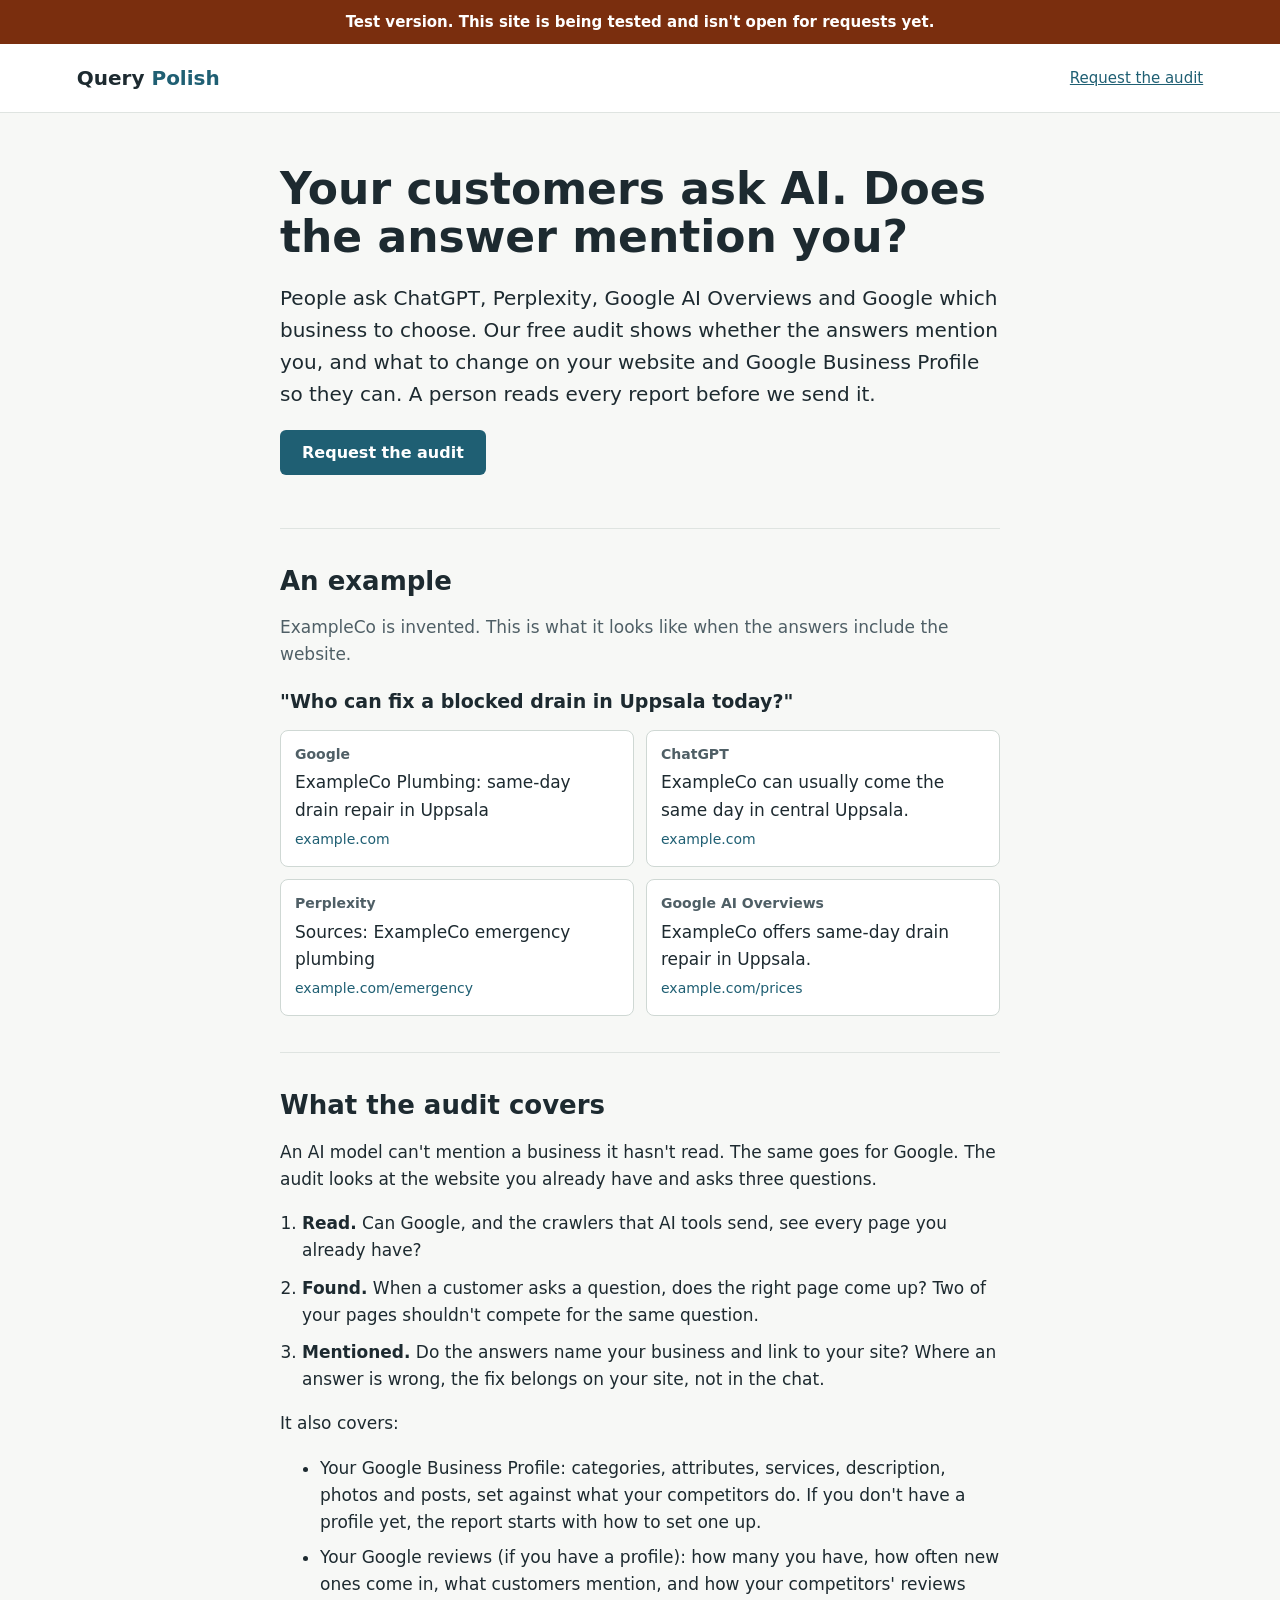
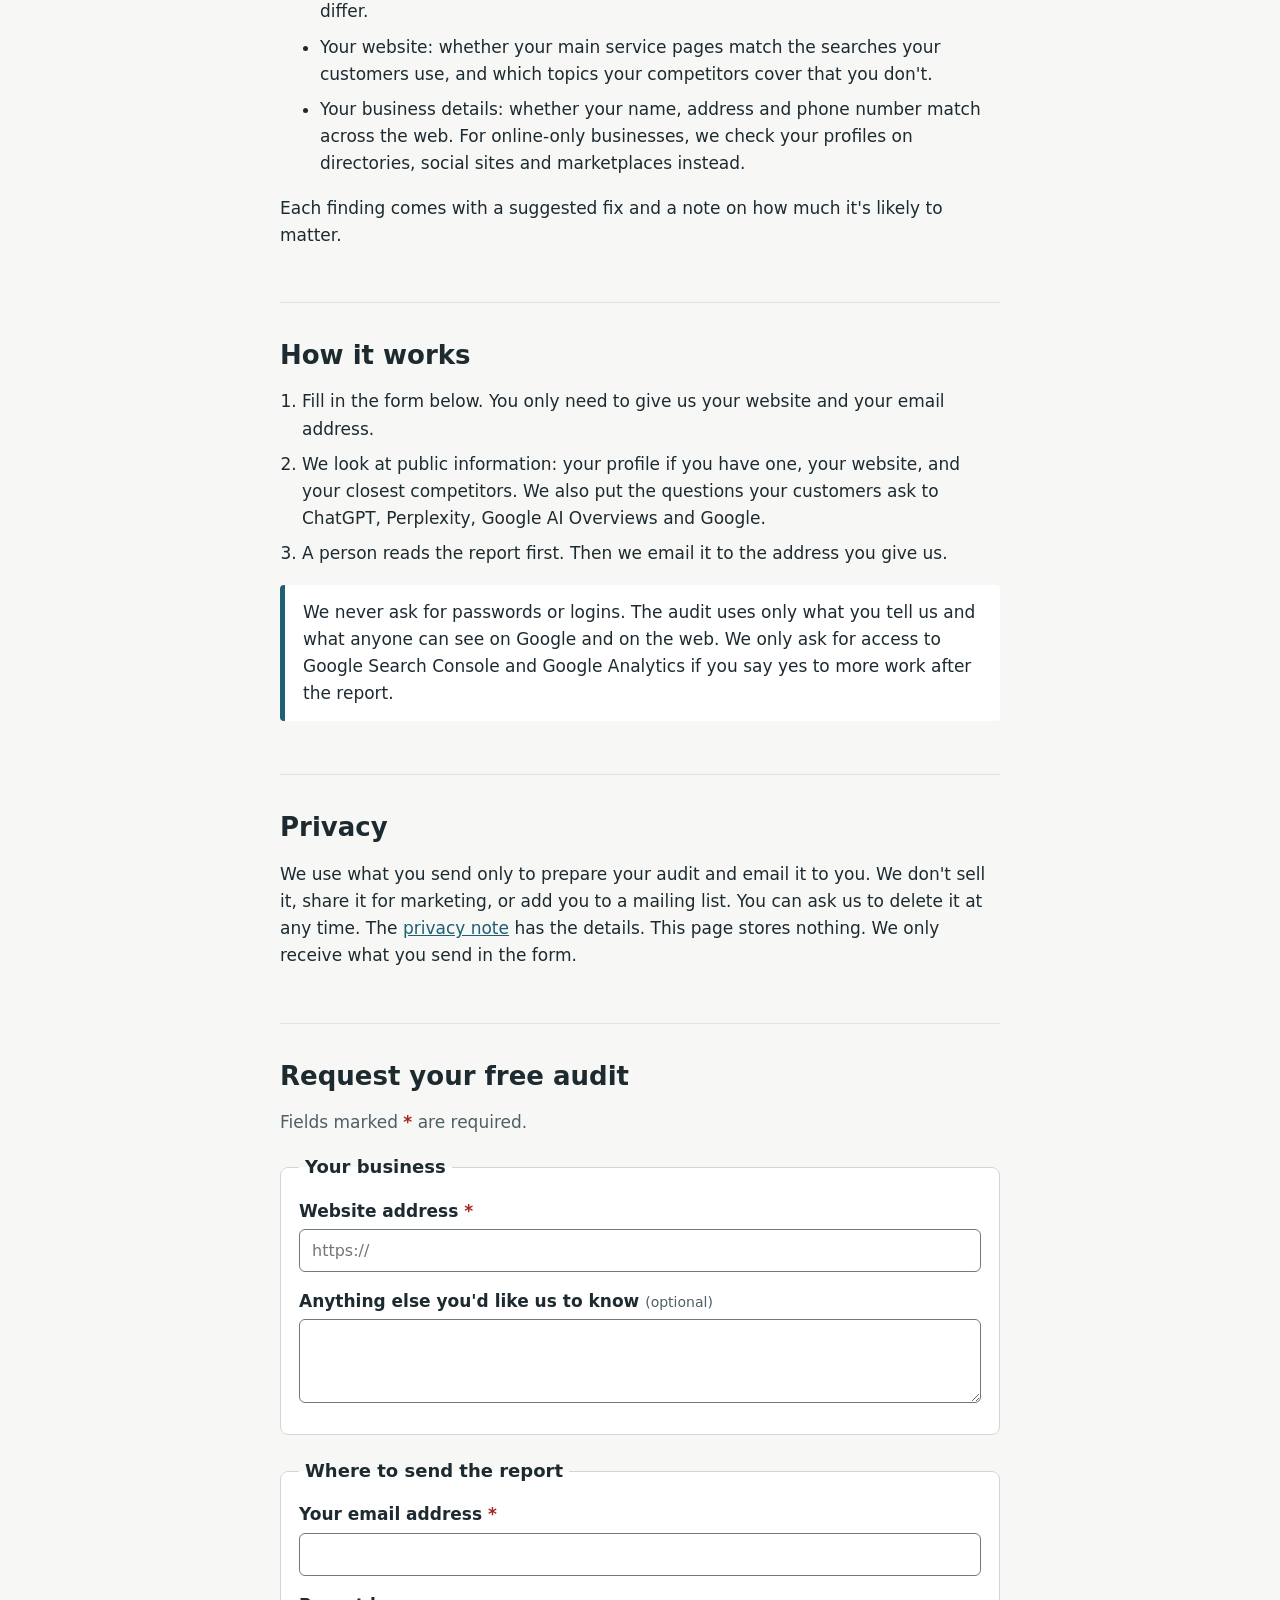
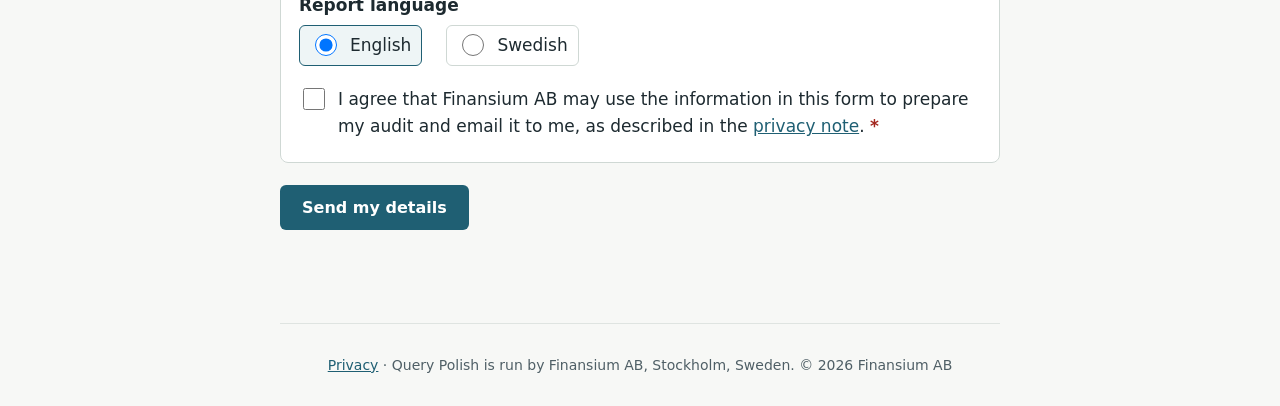
==== docs/index.html @ ba7a3faa "Draft AI-answer landing copy (from Henrik reference, English), example + Read/Found/Mentioned; tests" ====
<!doctype html>
<html lang="en">
<head>
<meta charset="utf-8">
<meta name="viewport" content="width=device-width,initial-scale=1">
<title>Query Polish: does the AI answer mention you? A free audit</title>
<meta name="description" content="Your customers ask ChatGPT, Perplexity, Google AI Overviews and Google. A free audit of whether the answers mention your business. The report comes by email.">
<meta name="robots" content="noindex, nofollow">
<link rel="icon" href="favicon.svg" type="image/svg+xml">
<link rel="stylesheet" href="assets/style.css?v=4">
</head>
<body>
<div class="testbanner" role="note">Test version. This site is being tested and isn't open for requests yet.</div>
<a class="skip" href="#main">Skip to content</a>
<header><a class="logo" href="./">Query <span>Polish</span></a><a class="navlink" href="#audit">Request the audit</a></header>
<main id="main">
<section>
<h1>Your customers ask AI. Does the answer mention you?</h1>
<p class="lead">People ask ChatGPT, Perplexity, Google AI Overviews and Google which business to choose. Our free audit shows whether the answers mention you, and what to change on your website and Google Business Profile so they can. A person reads every report before we send it.</p>
<p><a class="btn" href="#audit">Request the audit</a></p>
</section>
<section class="example" aria-labelledby="ex-h">
<h2 id="ex-h">An example</h2>
<p class="muted">ExampleCo is invented. This is what it looks like when the answers include the website.</p>
<p class="q">"Who can fix a blocked drain in Uppsala today?"</p>
<div class="answers">
<div class="ans"><p class="src">Google</p><p>ExampleCo Plumbing: same-day drain repair in Uppsala</p><p class="url">example.com</p></div>
<div class="ans"><p class="src">ChatGPT</p><p>ExampleCo can usually come the same day in central Uppsala.</p><p class="url">example.com</p></div>
<div class="ans"><p class="src">Perplexity</p><p>Sources: ExampleCo emergency plumbing</p><p class="url">example.com/emergency</p></div>
<div class="ans"><p class="src">Google AI Overviews</p><p>ExampleCo offers same-day drain repair in Uppsala.</p><p class="url">example.com/prices</p></div>
</div>
</section>
<section>
<h2>What the audit covers</h2>
<p>An AI model can't mention a business it hasn't read. The same goes for Google. The audit looks at the website you already have and asks three questions.</p>
<ol class="steps three">
<li><b>Read.</b> Can Google, and the crawlers that AI tools send, see every page you already have?</li>
<li><b>Found.</b> When a customer asks a question, does the right page come up? Two of your pages shouldn't compete for the same question.</li>
<li><b>Mentioned.</b> Do the answers name your business and link to your site? Where an answer is wrong, the fix belongs on your site, not in the chat.</li>
</ol>
<p>It also covers:</p>
<ul class="list">
<li>Your Google Business Profile: categories, attributes, services, description, photos and posts, set against what your competitors do. If you don't have a profile yet, the report starts with how to set one up.</li>
<li>Your Google reviews (if you have a profile): how many you have, how often new ones come in, what customers mention, and how your competitors' reviews differ.</li>
<li>Your website: whether your main service pages match the searches your customers use, and which topics your competitors cover that you don't.</li>
<li>Your business details: whether your name, address and phone number match across the web. For online-only businesses, we check your profiles on directories, social sites and marketplaces instead.</li>
</ul>
<p>Each finding comes with a suggested fix and a note on how much it's likely to matter.</p>
</section>
<section>
<h2>How it works</h2>
<ol class="steps">
<li>Fill in the form below. You only need to give us your website and your email address.</li>
<li>We look at public information: your profile if you have one, your website, and your closest competitors. We also put the questions your customers ask to ChatGPT, Perplexity, Google AI Overviews and Google.</li>
<li>A person reads the report first. Then we email it to the address you give us.</li>
</ol>
<p class="note">We never ask for passwords or logins. The audit uses only what you tell us and what anyone can see on Google and on the web. We only ask for access to Google Search Console and Google Analytics if you say yes to more work after the report.</p>
</section>
<section>
<h2>Privacy</h2>
<p>We use what you send only to prepare your audit and email it to you. We don't sell it, share it for marketing, or add you to a mailing list. You can ask us to delete it at any time. The <a href="privacy/">privacy note</a> has the details. This page stores nothing. We only receive what you send in the form.</p>
</section>
<section id="audit">
<h2>Request your free audit</h2>
<p class="muted">Fields marked <span class="req">*</span> are required.</p>
<form id="intake" action="https://api.web3forms.com/submit" method="POST">
<input type="hidden" name="access_key" value="c9f5ef0c-dc1b-4ead-8727-fabec3abdc98">
<input type="hidden" name="subject" value="New Query Polish audit request">
<input type="hidden" name="from_name" value="Query Polish intake form">
<input type="hidden" name="redirect" value="https://auberga-oak.github.io/querypolish-site/thanks/">
<div class="hp" aria-hidden="true"><label for="botcheck">Leave this empty</label><input type="checkbox" id="botcheck" name="botcheck" tabindex="-1" autocomplete="off"></div>
<fieldset><legend>Your business</legend>
<div class="f"><label for="website">Website address <span class="req" aria-hidden="true">*</span></label><input id="website" name="Website" type="url" required autocomplete="url" placeholder="https://"></div>
<div class="f"><label for="notes">Anything else you'd like us to know <span class="opt">(optional)</span></label><textarea id="notes" name="Notes"></textarea></div>
</fieldset>
<fieldset><legend>Where to send the report</legend>
<div class="f"><label for="email">Your email address <span class="req" aria-hidden="true">*</span></label><input id="email" name="email" type="email" required autocomplete="email"></div>
<div class="f" role="radiogroup" aria-labelledby="lang-l"><span class="lbl" id="lang-l">Report language</span><div class="choices row"><label class="check" for="lang-en"><input id="lang-en" type="radio" name="report_language" value="English" checked><span>English</span></label><label class="check" for="lang-sv"><input id="lang-sv" type="radio" name="report_language" value="Swedish"><span>Swedish</span></label></div></div>
<div class="f"><label class="check" for="consent"><input id="consent" name="Consent" type="checkbox" value="Yes" required><span>I agree that Finansium AB may use the information in this form to prepare my audit and email it to me, as described in the <a href="privacy/">privacy note</a>. <span class="req" aria-hidden="true">*</span></span></label></div>
</fieldset>
<button type="submit" id="submit">Send my details</button>
<p id="status" role="status" aria-live="polite"></p>
</form>
</section>
</main>
<footer><a href="privacy/">Privacy</a> · Query Polish is run by Finansium AB, Stockholm, Sweden. © 2026 Finansium AB</footer>
<script src="assets/form.js?v=3" defer></script>
</body>
</html>
---- docs/assets/style.css ----
*{box-sizing:border-box}
body{margin:0;background:#f7f8f6;color:#1d2a30;font:17px/1.6 system-ui,-apple-system,"Segoe UI",Roboto,sans-serif}
a{color:#1f5f73}a:hover{color:#163f4d}
:focus-visible{outline:3px solid #1f5f73;outline-offset:2px}
.skip{position:absolute;left:-9999px}.skip:focus{left:12px;top:12px;background:#fff;padding:8px;z-index:9}
header{display:flex;justify-content:space-between;align-items:center;gap:12px;padding:18px 6vw;border-bottom:1px solid #dfe4e1;background:#fff}
.logo{font-weight:700;font-size:20px;color:#1d2a30;text-decoration:none}.logo span{color:#1f5f73}
.navlink{font-size:15px}
main{max-width:760px;margin:0 auto;padding:0 20px}
section{padding:36px 0;border-bottom:1px solid #dfe4e1}
h1{font-size:44px;line-height:1.1;margin:16px 0 14px}h2{font-size:26px;line-height:1.25;margin:0 0 12px}h3{font-size:19px;margin:22px 0 6px}
.lead{font-size:20px}.muted{color:#4f5f66}
.btn,button{display:inline-block;padding:13px 22px;font:700 16px system-ui,sans-serif;border:0;border-radius:6px;background:#1f5f73;color:#fff;cursor:pointer;text-decoration:none}
.btn:hover,button:hover{background:#163f4d;color:#fff}
ol.steps{padding-left:22px}ol.steps li,ul.list li{margin-bottom:8px}
.note{background:#fff;border-left:5px solid #1f5f73;padding:14px 18px;border-radius:4px}
form fieldset{border:1px solid #cfd8d4;border-radius:8px;padding:16px 18px 6px;margin:0 0 22px;background:#fff}
legend{font-weight:700;font-size:18px;padding:0 6px}
.f{margin:0 0 16px}
label{display:block;font-weight:600;margin-bottom:4px}
.hint{display:block;font-weight:400;font-size:14px;color:#4f5f66;margin-top:2px}
.req{color:#a3271f;font-weight:700}
.opt{font-weight:400;font-size:14px;color:#4f5f66}
input[type=text],input[type=url],input[type=email],input[type=tel],input[type=number],select,textarea{width:100%;padding:11px 12px;font:16px system-ui,sans-serif;border:1.5px solid #6b7a80;border-radius:6px;background:#fff;color:#1d2a30}
textarea{min-height:84px;resize:vertical}
.grid2{display:grid;grid-template-columns:1fr 1fr;gap:0 16px}
.grid3{display:grid;grid-template-columns:1fr 1fr 1fr;gap:0 16px}
.grid2,.grid3{align-items:end}
.comp{border-top:1px dashed #cfd8d4;padding-top:12px;margin-top:4px}
.check{display:flex;gap:10px;align-items:flex-start;font-weight:400}
.check input{width:22px;height:22px;margin-top:2px;flex:none}
input:user-invalid,select:user-invalid,textarea:user-invalid{border-color:#a3271f}
.err{color:#a3271f;font-weight:600}
#status{min-height:1.6em;margin-top:12px}
.hp{position:absolute;left:-9999px;width:1px;height:1px;overflow:hidden}
footer{text-align:center;padding:30px 20px;font-size:14px;color:#4f5f66}
@media(max-width:600px){header{padding:14px 18px}h1{font-size:32px}.lead{font-size:18px}.grid2,.grid3{grid-template-columns:1fr}form fieldset{padding:14px 12px 4px}}
[hidden]{display:none!important}
.js .nojs-only{display:none}.no-js .req-js{display:none}
.choices{display:flex;flex-direction:column;gap:10px;margin:6px 0 14px}.choices.row{flex-direction:row;gap:24px}
.choices .check{padding:10px 12px;border:1.5px solid #cfd8d4;border-radius:6px;background:#fff;cursor:pointer}
.choices.row .check{padding:6px 10px}
.choices .check:has(input:checked){border-color:#1f5f73;background:#eef5f6}
.lbl{display:block;font-weight:600;margin-bottom:4px}
#q1 legend{font-size:19px}
.testbanner{background:#7a2e0e;color:#fff;text-align:center;padding:10px 16px;font-weight:700;font-size:15px}
.example .q{font-weight:700;font-size:19px;margin:14px 0}
.answers{display:grid;grid-template-columns:1fr 1fr;gap:12px}
.ans{background:#fff;border:1px solid #cfd8d4;border-radius:8px;padding:12px 14px}.ans p{margin:0 0 4px}
.ans .src{font-weight:700;font-size:14px;color:#4f5f66}.ans .url{font-size:14px;color:#1f5f73}
.steps.three li{margin-bottom:10px}
@media(max-width:600px){.answers{grid-template-columns:1fr}}
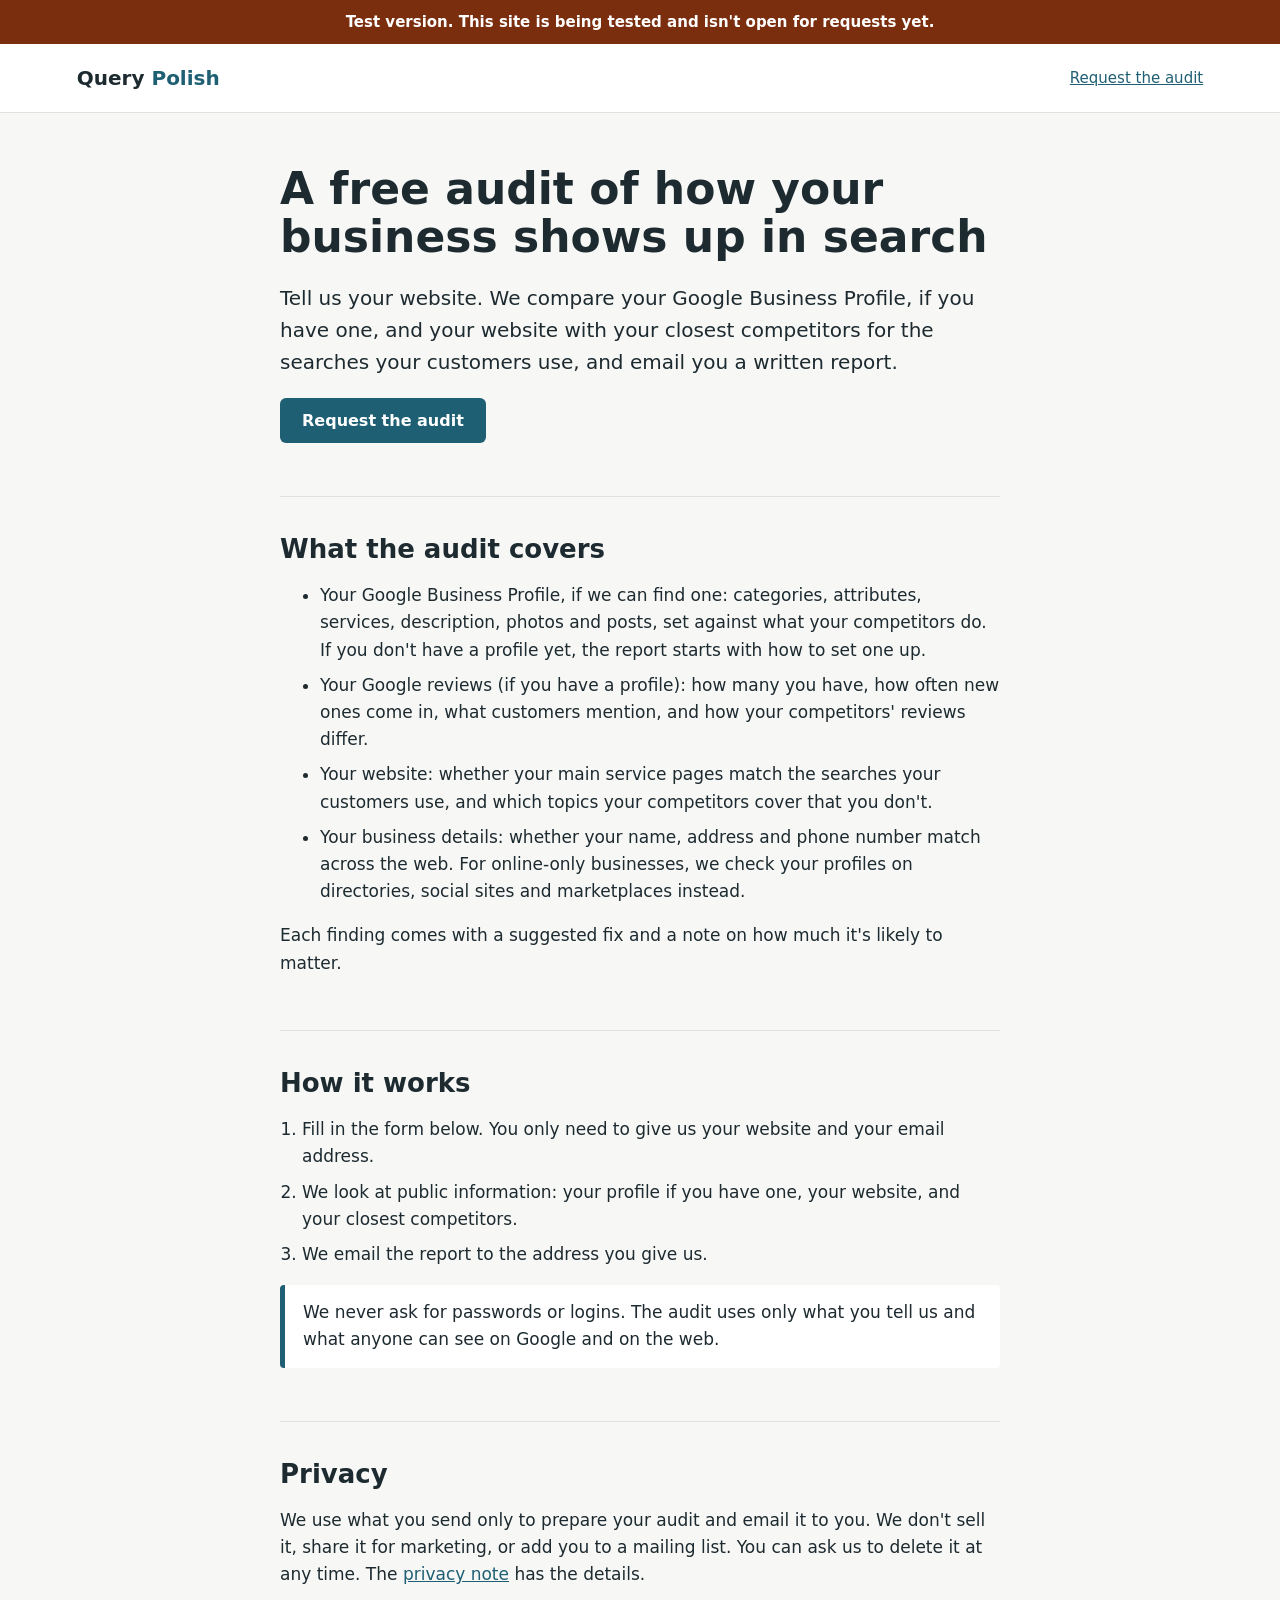
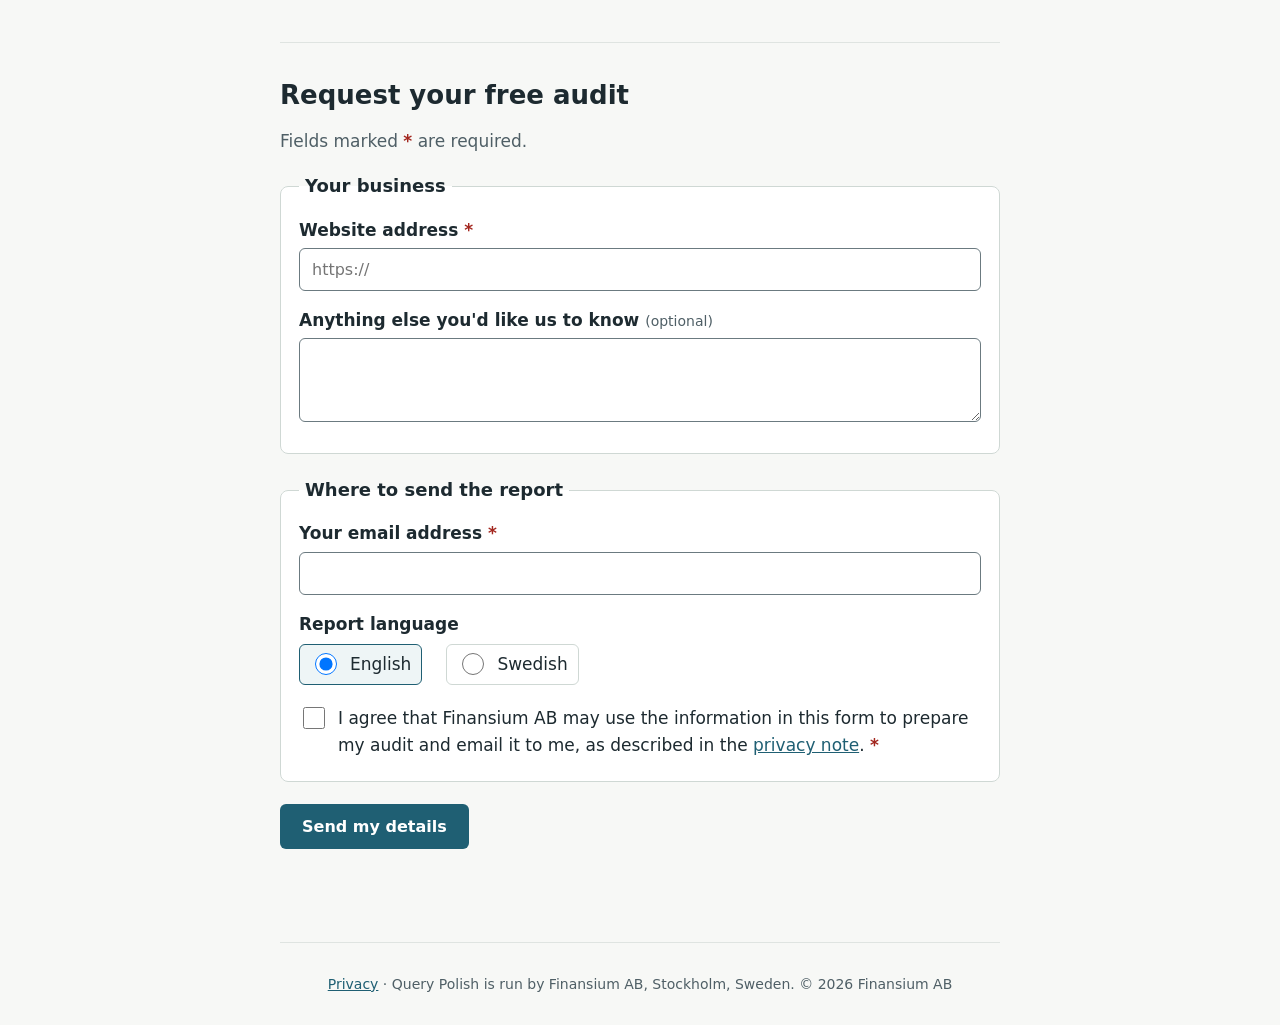
==== commit 4a10f263: "Remove receiving inbox address from tracked files (env var for scripts); Zinsser edit: "Your Google " ====
--- a/docs/index.html
+++ b/docs/index.html
@@ -3,11 +3,11 @@
 <head>
 <meta charset="utf-8">
 <meta name="viewport" content="width=device-width,initial-scale=1">
-<title>Query Polish: does the AI answer mention you? A free audit</title>
-<meta name="description" content="Your customers ask ChatGPT, Perplexity, Google AI Overviews and Google. A free audit of whether the answers mention your business. The report comes by email.">
+<title>Query Polish: a free search audit for your business</title>
+<meta name="description" content="A free audit of how your business shows up in Google search and Google Maps, compared with your closest competitors. The report comes by email.">
 <meta name="robots" content="noindex, nofollow">
 <link rel="icon" href="favicon.svg" type="image/svg+xml">
-<link rel="stylesheet" href="assets/style.css?v=4">
+<link rel="stylesheet" href="assets/style.css?v=3">
 </head>
 <body>
 <div class="testbanner" role="note">Test version. This site is being tested and isn't open for requests yet.</div>
@@ -15,32 +15,14 @@
 <header><a class="logo" href="./">Query <span>Polish</span></a><a class="navlink" href="#audit">Request the audit</a></header>
 <main id="main">
 <section>
-<h1>Your customers ask AI. Does the answer mention you?</h1>
-<p class="lead">People ask ChatGPT, Perplexity, Google AI Overviews and Google which business to choose. Our free audit shows whether the answers mention you, and what to change on your website and Google Business Profile so they can. A person reads every report before we send it.</p>
+<h1>A free audit of how your business shows up in search</h1>
+<p class="lead">Tell us your website. We compare your Google Business Profile, if you have one, and your website with your closest competitors for the searches your customers use, and email you a written report.</p>
 <p><a class="btn" href="#audit">Request the audit</a></p>
-</section>
-<section class="example" aria-labelledby="ex-h">
-<h2 id="ex-h">An example</h2>
-<p class="muted">ExampleCo is invented. This is what it looks like when the answers include the website.</p>
-<p class="q">"Who can fix a blocked drain in Uppsala today?"</p>
-<div class="answers">
-<div class="ans"><p class="src">Google</p><p>ExampleCo Plumbing: same-day drain repair in Uppsala</p><p class="url">example.com</p></div>
-<div class="ans"><p class="src">ChatGPT</p><p>ExampleCo can usually come the same day in central Uppsala.</p><p class="url">example.com</p></div>
-<div class="ans"><p class="src">Perplexity</p><p>Sources: ExampleCo emergency plumbing</p><p class="url">example.com/emergency</p></div>
-<div class="ans"><p class="src">Google AI Overviews</p><p>ExampleCo offers same-day drain repair in Uppsala.</p><p class="url">example.com/prices</p></div>
-</div>
 </section>
 <section>
 <h2>What the audit covers</h2>
-<p>An AI model can't mention a business it hasn't read. The same goes for Google. The audit looks at the website you already have and asks three questions.</p>
-<ol class="steps three">
-<li><b>Read.</b> Can Google, and the crawlers that AI tools send, see every page you already have?</li>
-<li><b>Found.</b> When a customer asks a question, does the right page come up? Two of your pages shouldn't compete for the same question.</li>
-<li><b>Mentioned.</b> Do the answers name your business and link to your site? Where an answer is wrong, the fix belongs on your site, not in the chat.</li>
-</ol>
-<p>It also covers:</p>
 <ul class="list">
-<li>Your Google Business Profile: categories, attributes, services, description, photos and posts, set against what your competitors do. If you don't have a profile yet, the report starts with how to set one up.</li>
+<li>Your Google Business Profile, if we can find one: categories, attributes, services, description, photos and posts, set against what your competitors do. If you don't have a profile yet, the report starts with how to set one up.</li>
 <li>Your Google reviews (if you have a profile): how many you have, how often new ones come in, what customers mention, and how your competitors' reviews differ.</li>
 <li>Your website: whether your main service pages match the searches your customers use, and which topics your competitors cover that you don't.</li>
 <li>Your business details: whether your name, address and phone number match across the web. For online-only businesses, we check your profiles on directories, social sites and marketplaces instead.</li>
@@ -51,14 +33,14 @@
 <h2>How it works</h2>
 <ol class="steps">
 <li>Fill in the form below. You only need to give us your website and your email address.</li>
-<li>We look at public information: your profile if you have one, your website, and your closest competitors. We also put the questions your customers ask to ChatGPT, Perplexity, Google AI Overviews and Google.</li>
-<li>A person reads the report first. Then we email it to the address you give us.</li>
+<li>We look at public information: your profile if you have one, your website, and your closest competitors.</li>
+<li>We email the report to the address you give us.</li>
 </ol>
-<p class="note">We never ask for passwords or logins. The audit uses only what you tell us and what anyone can see on Google and on the web. We only ask for access to Google Search Console and Google Analytics if you say yes to more work after the report.</p>
+<p class="note">We never ask for passwords or logins. The audit uses only what you tell us and what anyone can see on Google and on the web.</p>
 </section>
 <section>
 <h2>Privacy</h2>
-<p>We use what you send only to prepare your audit and email it to you. We don't sell it, share it for marketing, or add you to a mailing list. You can ask us to delete it at any time. The <a href="privacy/">privacy note</a> has the details. This page stores nothing. We only receive what you send in the form.</p>
+<p>We use what you send only to prepare your audit and email it to you. We don't sell it, share it for marketing, or add you to a mailing list. You can ask us to delete it at any time. The <a href="privacy/">privacy note</a> has the details.</p>
 </section>
 <section id="audit">
 <h2>Request your free audit</h2>
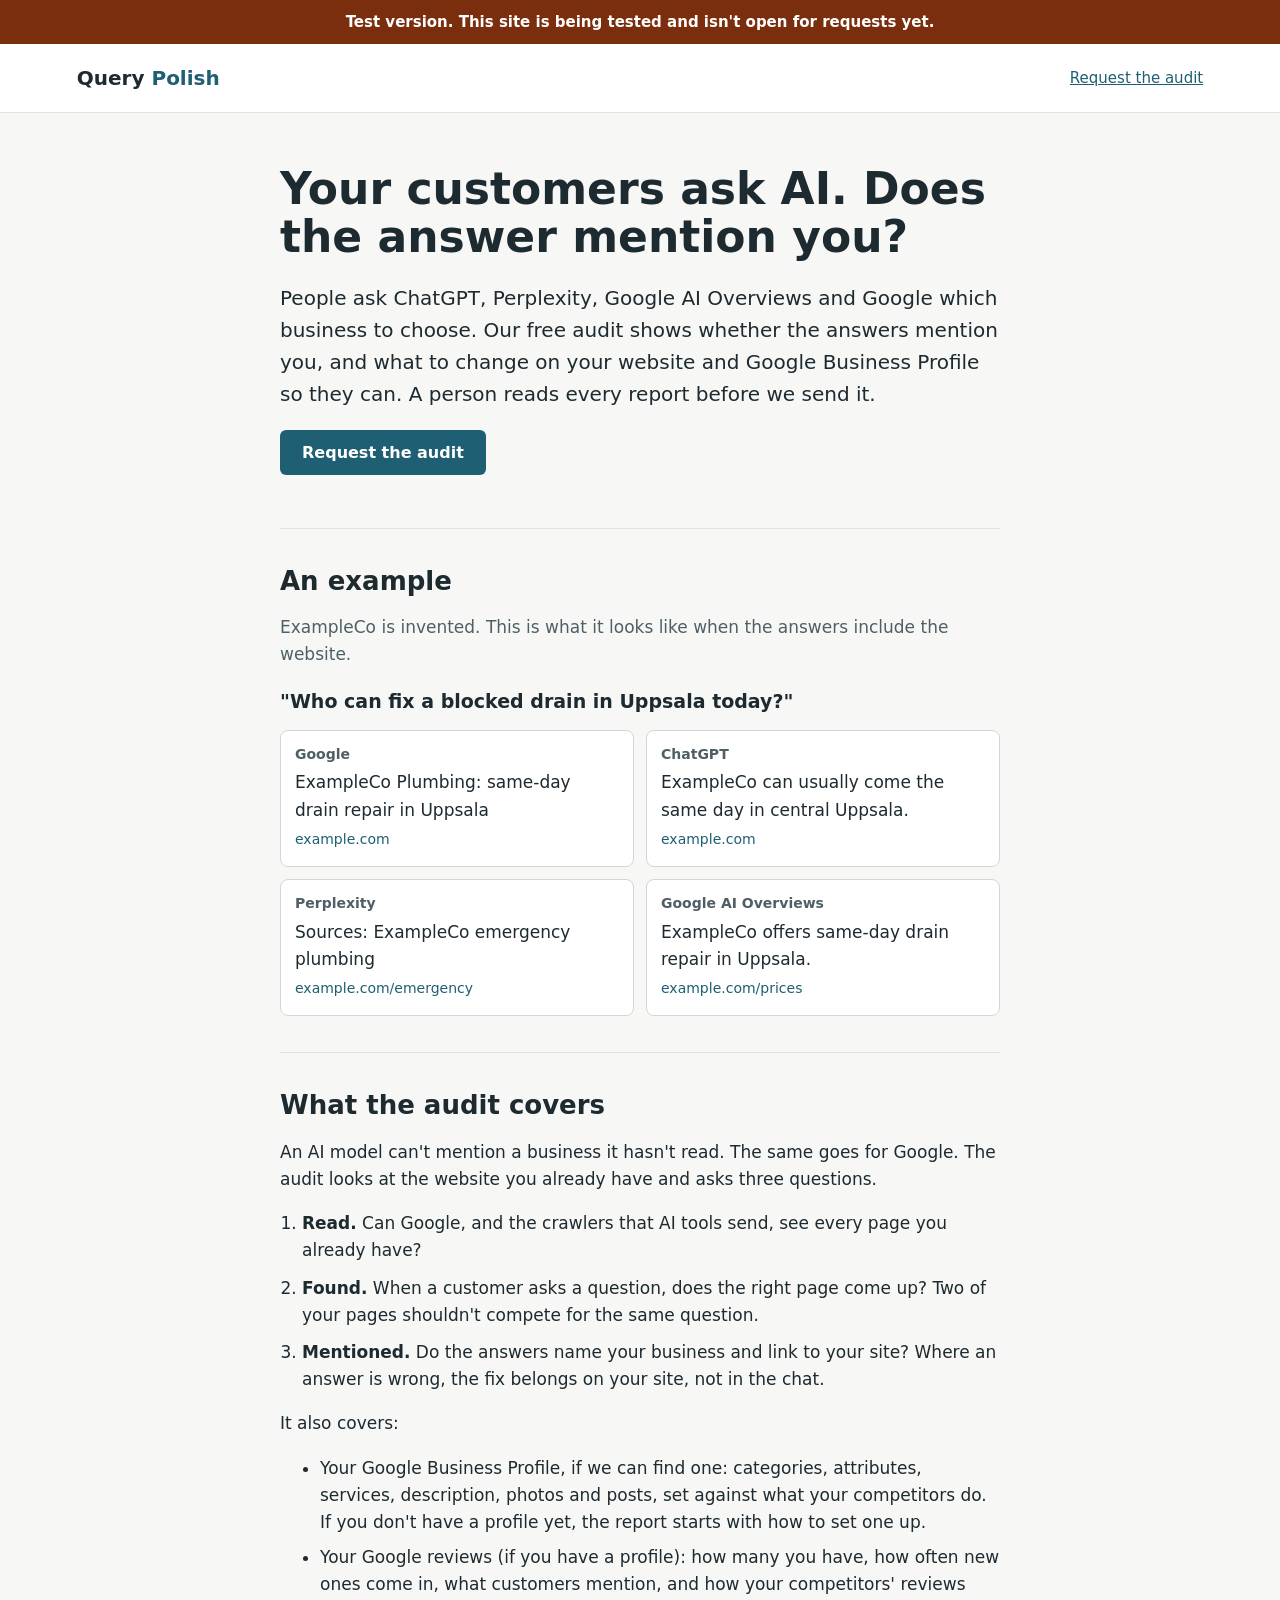
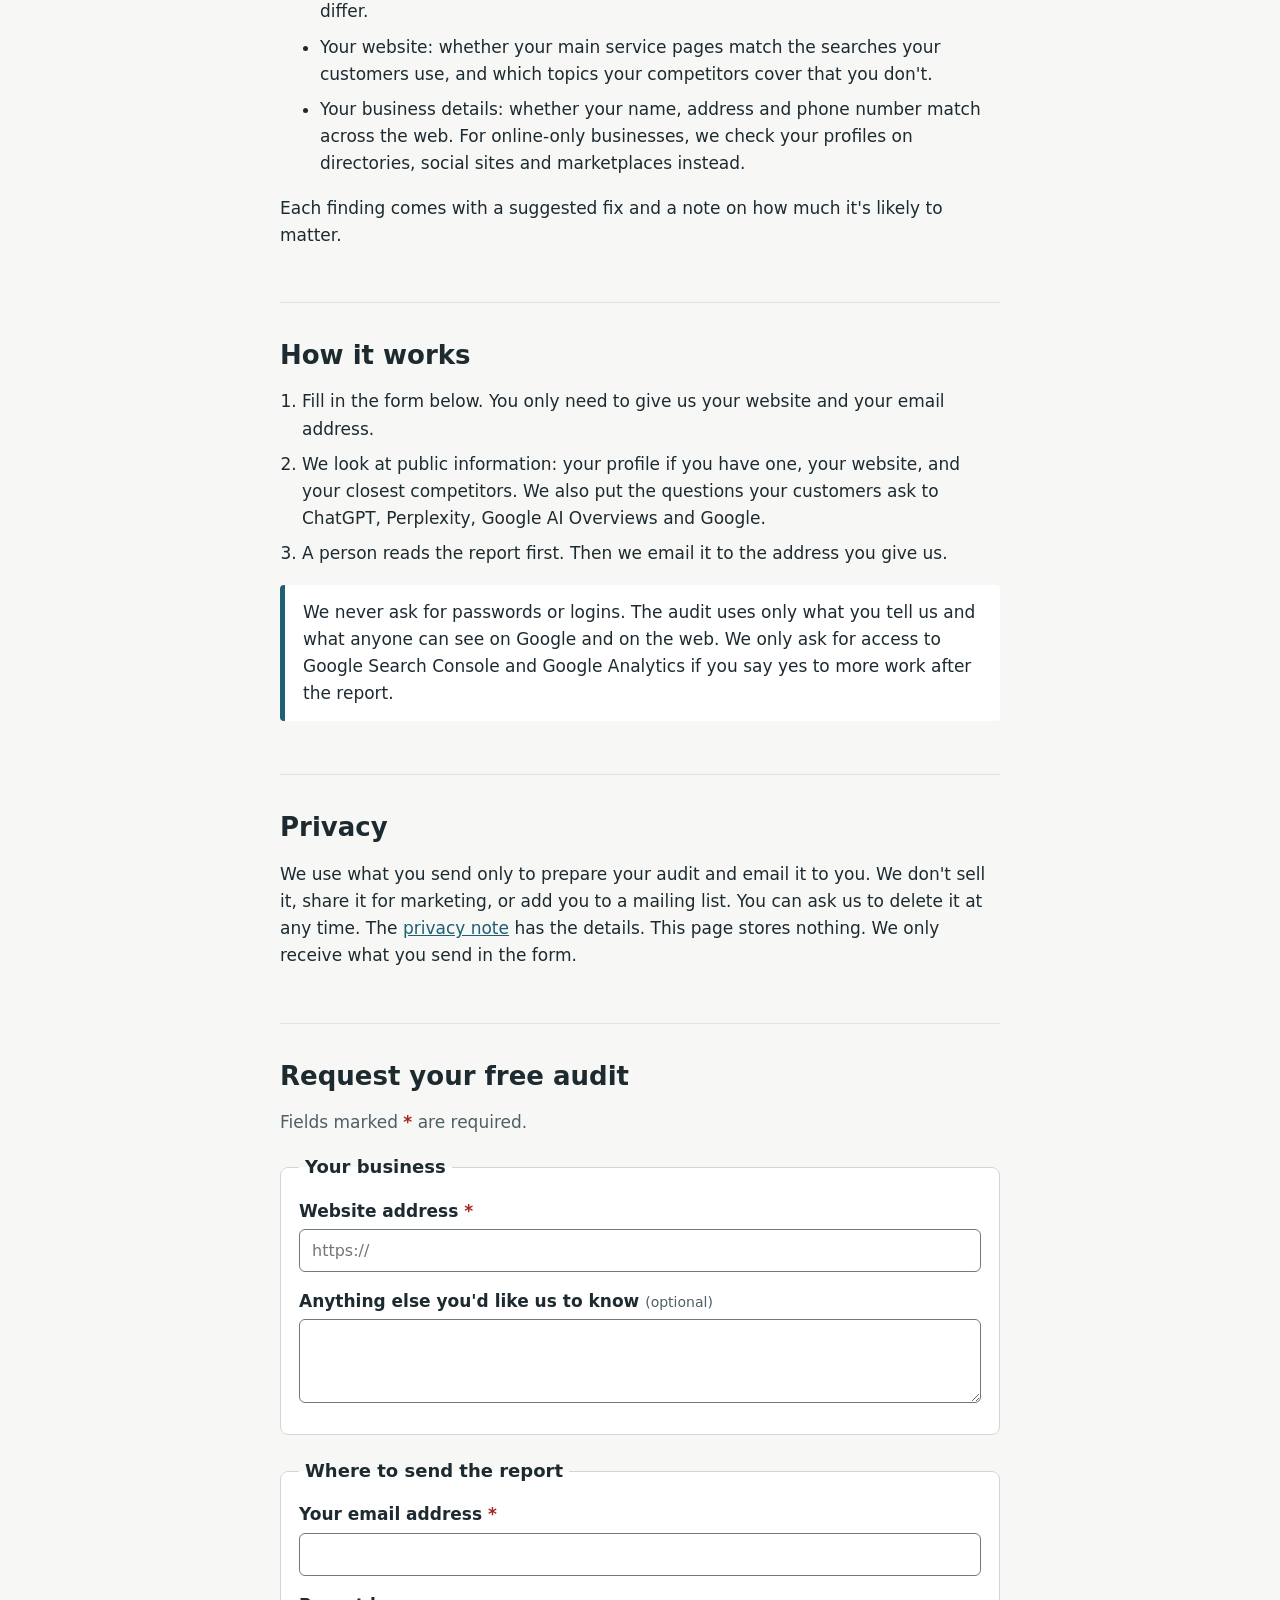
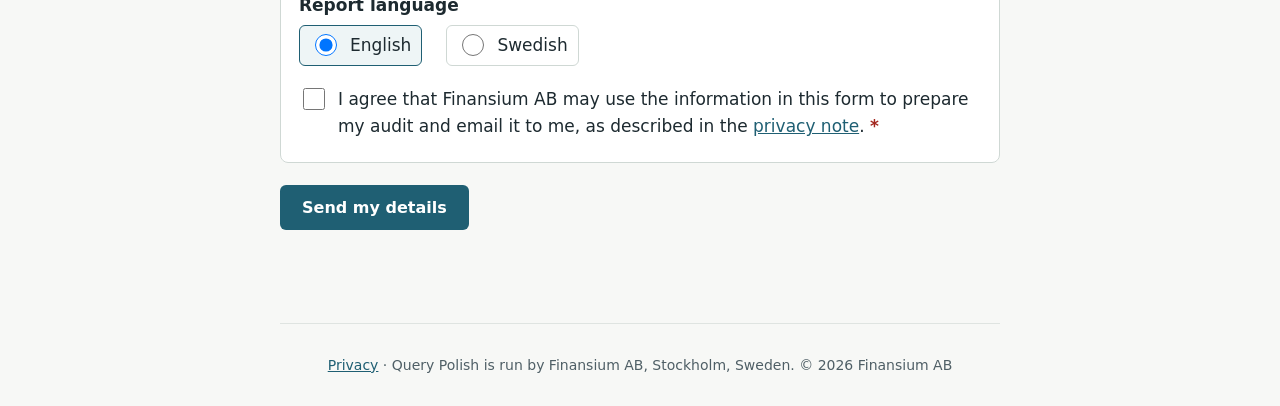
==== commit f041f350: "Merge main (inbox scrub, Zinsser GBP edit) into copy-ai-v1" ====
--- a/docs/index.html
+++ b/docs/index.html
@@ -3,11 +3,11 @@
 <head>
 <meta charset="utf-8">
 <meta name="viewport" content="width=device-width,initial-scale=1">
-<title>Query Polish: a free search audit for your business</title>
-<meta name="description" content="A free audit of how your business shows up in Google search and Google Maps, compared with your closest competitors. The report comes by email.">
+<title>Query Polish: does the AI answer mention you? A free audit</title>
+<meta name="description" content="Your customers ask ChatGPT, Perplexity, Google AI Overviews and Google. A free audit of whether the answers mention your business. The report comes by email.">
 <meta name="robots" content="noindex, nofollow">
 <link rel="icon" href="favicon.svg" type="image/svg+xml">
-<link rel="stylesheet" href="assets/style.css?v=3">
+<link rel="stylesheet" href="assets/style.css?v=4">
 </head>
 <body>
 <div class="testbanner" role="note">Test version. This site is being tested and isn't open for requests yet.</div>
@@ -15,12 +15,30 @@
 <header><a class="logo" href="./">Query <span>Polish</span></a><a class="navlink" href="#audit">Request the audit</a></header>
 <main id="main">
 <section>
-<h1>A free audit of how your business shows up in search</h1>
-<p class="lead">Tell us your website. We compare your Google Business Profile, if you have one, and your website with your closest competitors for the searches your customers use, and email you a written report.</p>
+<h1>Your customers ask AI. Does the answer mention you?</h1>
+<p class="lead">People ask ChatGPT, Perplexity, Google AI Overviews and Google which business to choose. Our free audit shows whether the answers mention you, and what to change on your website and Google Business Profile so they can. A person reads every report before we send it.</p>
 <p><a class="btn" href="#audit">Request the audit</a></p>
+</section>
+<section class="example" aria-labelledby="ex-h">
+<h2 id="ex-h">An example</h2>
+<p class="muted">ExampleCo is invented. This is what it looks like when the answers include the website.</p>
+<p class="q">"Who can fix a blocked drain in Uppsala today?"</p>
+<div class="answers">
+<div class="ans"><p class="src">Google</p><p>ExampleCo Plumbing: same-day drain repair in Uppsala</p><p class="url">example.com</p></div>
+<div class="ans"><p class="src">ChatGPT</p><p>ExampleCo can usually come the same day in central Uppsala.</p><p class="url">example.com</p></div>
+<div class="ans"><p class="src">Perplexity</p><p>Sources: ExampleCo emergency plumbing</p><p class="url">example.com/emergency</p></div>
+<div class="ans"><p class="src">Google AI Overviews</p><p>ExampleCo offers same-day drain repair in Uppsala.</p><p class="url">example.com/prices</p></div>
+</div>
 </section>
 <section>
 <h2>What the audit covers</h2>
+<p>An AI model can't mention a business it hasn't read. The same goes for Google. The audit looks at the website you already have and asks three questions.</p>
+<ol class="steps three">
+<li><b>Read.</b> Can Google, and the crawlers that AI tools send, see every page you already have?</li>
+<li><b>Found.</b> When a customer asks a question, does the right page come up? Two of your pages shouldn't compete for the same question.</li>
+<li><b>Mentioned.</b> Do the answers name your business and link to your site? Where an answer is wrong, the fix belongs on your site, not in the chat.</li>
+</ol>
+<p>It also covers:</p>
 <ul class="list">
 <li>Your Google Business Profile, if we can find one: categories, attributes, services, description, photos and posts, set against what your competitors do. If you don't have a profile yet, the report starts with how to set one up.</li>
 <li>Your Google reviews (if you have a profile): how many you have, how often new ones come in, what customers mention, and how your competitors' reviews differ.</li>
@@ -33,14 +51,14 @@
 <h2>How it works</h2>
 <ol class="steps">
 <li>Fill in the form below. You only need to give us your website and your email address.</li>
-<li>We look at public information: your profile if you have one, your website, and your closest competitors.</li>
-<li>We email the report to the address you give us.</li>
+<li>We look at public information: your profile if you have one, your website, and your closest competitors. We also put the questions your customers ask to ChatGPT, Perplexity, Google AI Overviews and Google.</li>
+<li>A person reads the report first. Then we email it to the address you give us.</li>
 </ol>
-<p class="note">We never ask for passwords or logins. The audit uses only what you tell us and what anyone can see on Google and on the web.</p>
+<p class="note">We never ask for passwords or logins. The audit uses only what you tell us and what anyone can see on Google and on the web. We only ask for access to Google Search Console and Google Analytics if you say yes to more work after the report.</p>
 </section>
 <section>
 <h2>Privacy</h2>
-<p>We use what you send only to prepare your audit and email it to you. We don't sell it, share it for marketing, or add you to a mailing list. You can ask us to delete it at any time. The <a href="privacy/">privacy note</a> has the details.</p>
+<p>We use what you send only to prepare your audit and email it to you. We don't sell it, share it for marketing, or add you to a mailing list. You can ask us to delete it at any time. The <a href="privacy/">privacy note</a> has the details. This page stores nothing. We only receive what you send in the form.</p>
 </section>
 <section id="audit">
 <h2>Request your free audit</h2>
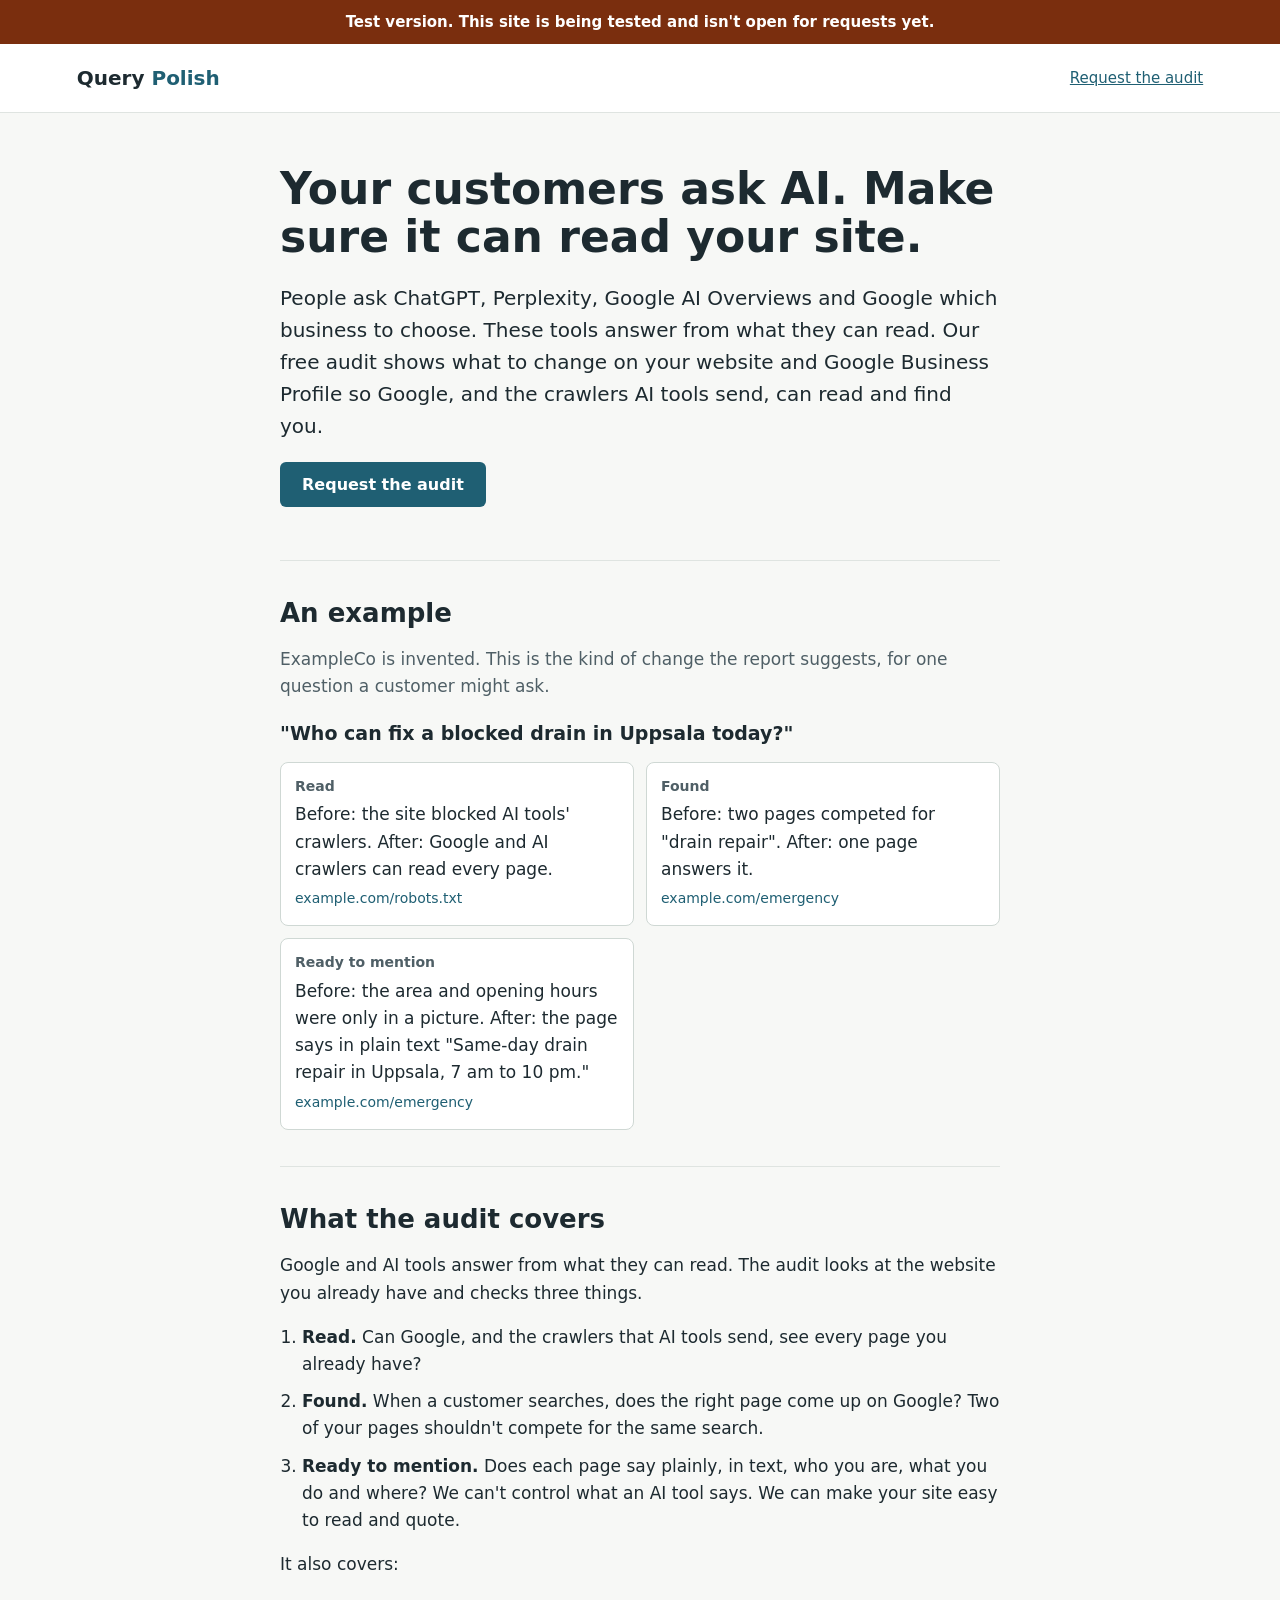
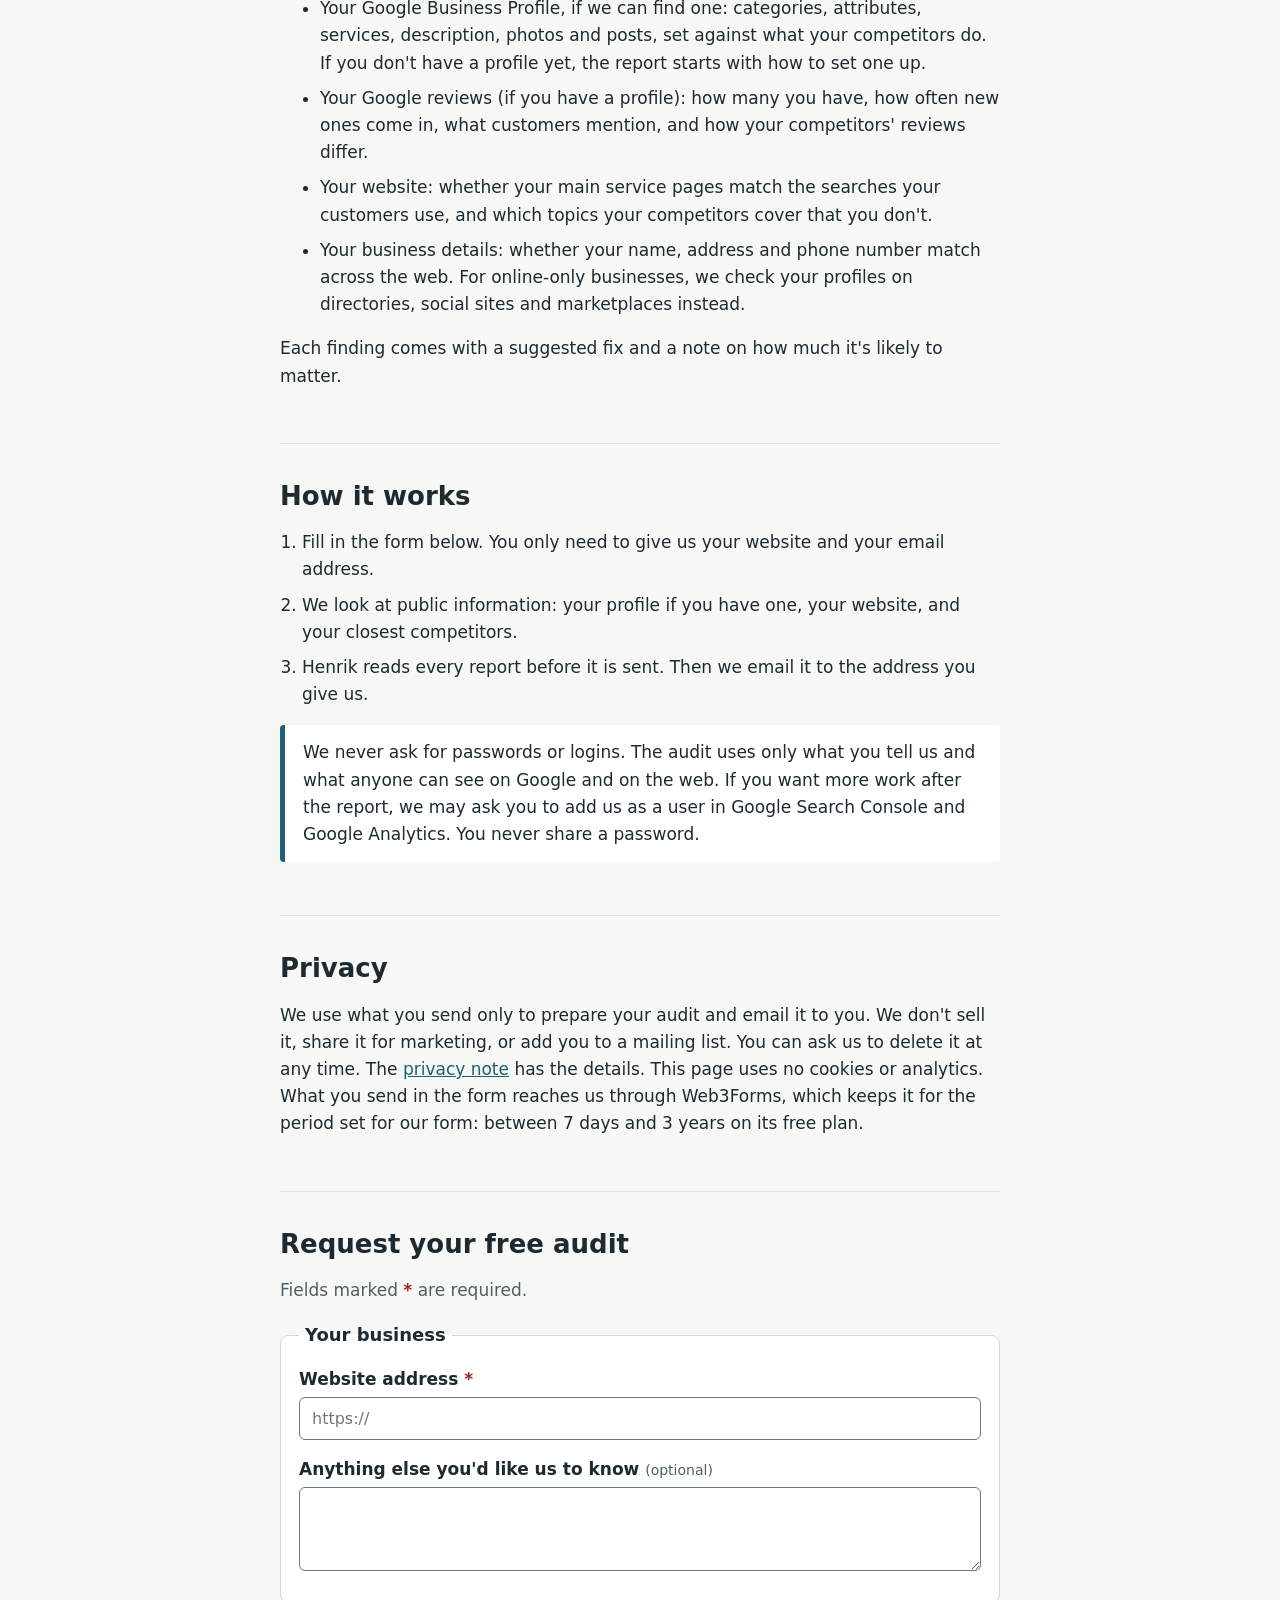
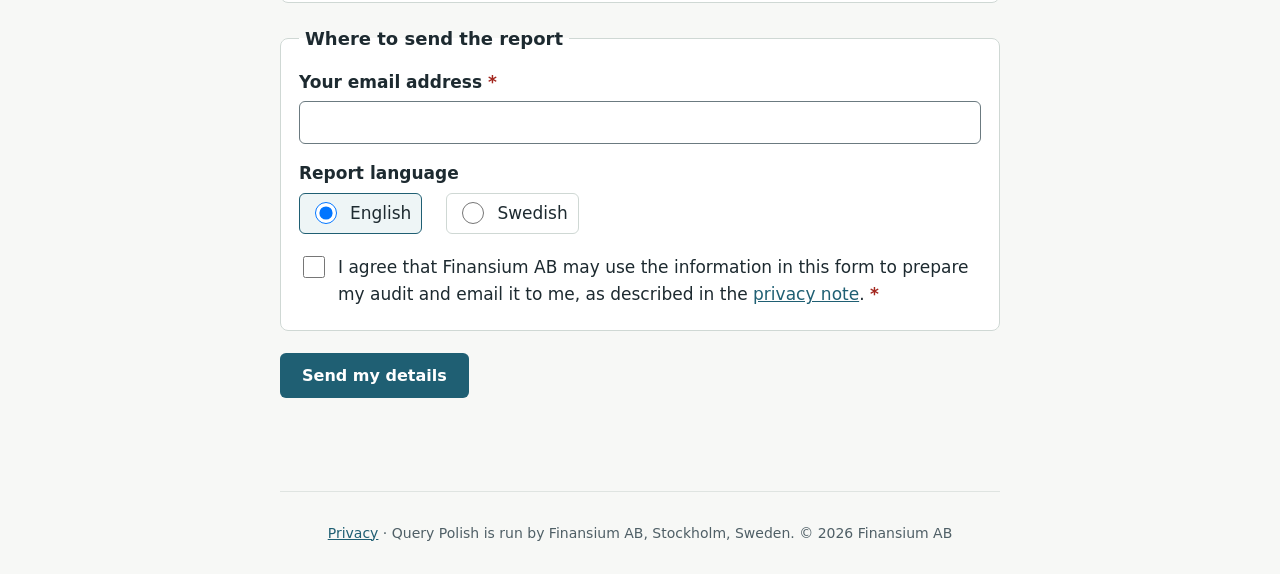
==== commit 7fcb045a: "copy-ai-v1 rev 2: Warren rulings (no AI-answer checking claim, Henrik reads every report), Zinsser l" ====
--- a/docs/index.html
+++ b/docs/index.html
@@ -3,8 +3,8 @@
 <head>
 <meta charset="utf-8">
 <meta name="viewport" content="width=device-width,initial-scale=1">
-<title>Query Polish: does the AI answer mention you? A free audit</title>
-<meta name="description" content="Your customers ask ChatGPT, Perplexity, Google AI Overviews and Google. A free audit of whether the answers mention your business. The report comes by email.">
+<title>Query Polish: a free audit of how Google and AI tools read your site</title>
+<meta name="description" content="Your customers ask ChatGPT, Perplexity, Google AI Overviews and Google. A free audit of whether they can read and find your website. The report comes by email.">
 <meta name="robots" content="noindex, nofollow">
 <link rel="icon" href="favicon.svg" type="image/svg+xml">
 <link rel="stylesheet" href="assets/style.css?v=4">
@@ -15,28 +15,27 @@
 <header><a class="logo" href="./">Query <span>Polish</span></a><a class="navlink" href="#audit">Request the audit</a></header>
 <main id="main">
 <section>
-<h1>Your customers ask AI. Does the answer mention you?</h1>
-<p class="lead">People ask ChatGPT, Perplexity, Google AI Overviews and Google which business to choose. Our free audit shows whether the answers mention you, and what to change on your website and Google Business Profile so they can. A person reads every report before we send it.</p>
+<h1>Your customers ask AI. Make sure it can read your site.</h1>
+<p class="lead">People ask ChatGPT, Perplexity, Google AI Overviews and Google which business to choose. These tools answer from what they can read. Our free audit shows what to change on your website and Google Business Profile so Google, and the crawlers AI tools send, can read and find you.</p>
 <p><a class="btn" href="#audit">Request the audit</a></p>
 </section>
 <section class="example" aria-labelledby="ex-h">
 <h2 id="ex-h">An example</h2>
-<p class="muted">ExampleCo is invented. This is what it looks like when the answers include the website.</p>
+<p class="muted">ExampleCo is invented. This is the kind of change the report suggests, for one question a customer might ask.</p>
 <p class="q">"Who can fix a blocked drain in Uppsala today?"</p>
 <div class="answers">
-<div class="ans"><p class="src">Google</p><p>ExampleCo Plumbing: same-day drain repair in Uppsala</p><p class="url">example.com</p></div>
-<div class="ans"><p class="src">ChatGPT</p><p>ExampleCo can usually come the same day in central Uppsala.</p><p class="url">example.com</p></div>
-<div class="ans"><p class="src">Perplexity</p><p>Sources: ExampleCo emergency plumbing</p><p class="url">example.com/emergency</p></div>
-<div class="ans"><p class="src">Google AI Overviews</p><p>ExampleCo offers same-day drain repair in Uppsala.</p><p class="url">example.com/prices</p></div>
+<div class="ans"><p class="src">Read</p><p>Before: the site blocked AI tools' crawlers. After: Google and AI crawlers can read every page.</p><p class="url">example.com/robots.txt</p></div>
+<div class="ans"><p class="src">Found</p><p>Before: two pages competed for "drain repair". After: one page answers it.</p><p class="url">example.com/emergency</p></div>
+<div class="ans"><p class="src">Ready to mention</p><p>Before: the area and opening hours were only in a picture. After: the page says in plain text "Same-day drain repair in Uppsala, 7 am to 10 pm."</p><p class="url">example.com/emergency</p></div>
 </div>
 </section>
 <section>
 <h2>What the audit covers</h2>
-<p>An AI model can't mention a business it hasn't read. The same goes for Google. The audit looks at the website you already have and asks three questions.</p>
+<p>Google and AI tools answer from what they can read. The audit looks at the website you already have and checks three things.</p>
 <ol class="steps three">
 <li><b>Read.</b> Can Google, and the crawlers that AI tools send, see every page you already have?</li>
-<li><b>Found.</b> When a customer asks a question, does the right page come up? Two of your pages shouldn't compete for the same question.</li>
-<li><b>Mentioned.</b> Do the answers name your business and link to your site? Where an answer is wrong, the fix belongs on your site, not in the chat.</li>
+<li><b>Found.</b> When a customer searches, does the right page come up on Google? Two of your pages shouldn't compete for the same search.</li>
+<li><b>Ready to mention.</b> Does each page say plainly, in text, who you are, what you do and where? We can't control what an AI tool says. We can make your site easy to read and quote.</li>
 </ol>
 <p>It also covers:</p>
 <ul class="list">
@@ -51,14 +50,14 @@
 <h2>How it works</h2>
 <ol class="steps">
 <li>Fill in the form below. You only need to give us your website and your email address.</li>
-<li>We look at public information: your profile if you have one, your website, and your closest competitors. We also put the questions your customers ask to ChatGPT, Perplexity, Google AI Overviews and Google.</li>
-<li>A person reads the report first. Then we email it to the address you give us.</li>
+<li>We look at public information: your profile if you have one, your website, and your closest competitors.</li>
+<li>Henrik reads every report before it is sent. Then we email it to the address you give us.</li>
 </ol>
-<p class="note">We never ask for passwords or logins. The audit uses only what you tell us and what anyone can see on Google and on the web. We only ask for access to Google Search Console and Google Analytics if you say yes to more work after the report.</p>
+<p class="note">We never ask for passwords or logins. The audit uses only what you tell us and what anyone can see on Google and on the web. If you want more work after the report, we may ask you to add us as a user in Google Search Console and Google Analytics. You never share a password.</p>
 </section>
 <section>
 <h2>Privacy</h2>
-<p>We use what you send only to prepare your audit and email it to you. We don't sell it, share it for marketing, or add you to a mailing list. You can ask us to delete it at any time. The <a href="privacy/">privacy note</a> has the details. This page stores nothing. We only receive what you send in the form.</p>
+<p>We use what you send only to prepare your audit and email it to you. We don't sell it, share it for marketing, or add you to a mailing list. You can ask us to delete it at any time. The <a href="privacy/">privacy note</a> has the details. This page uses no cookies or analytics. What you send in the form reaches us through Web3Forms, which keeps it for the period set for our form: between 7 days and 3 years on its free plan.</p>
 </section>
 <section id="audit">
 <h2>Request your free audit</h2>
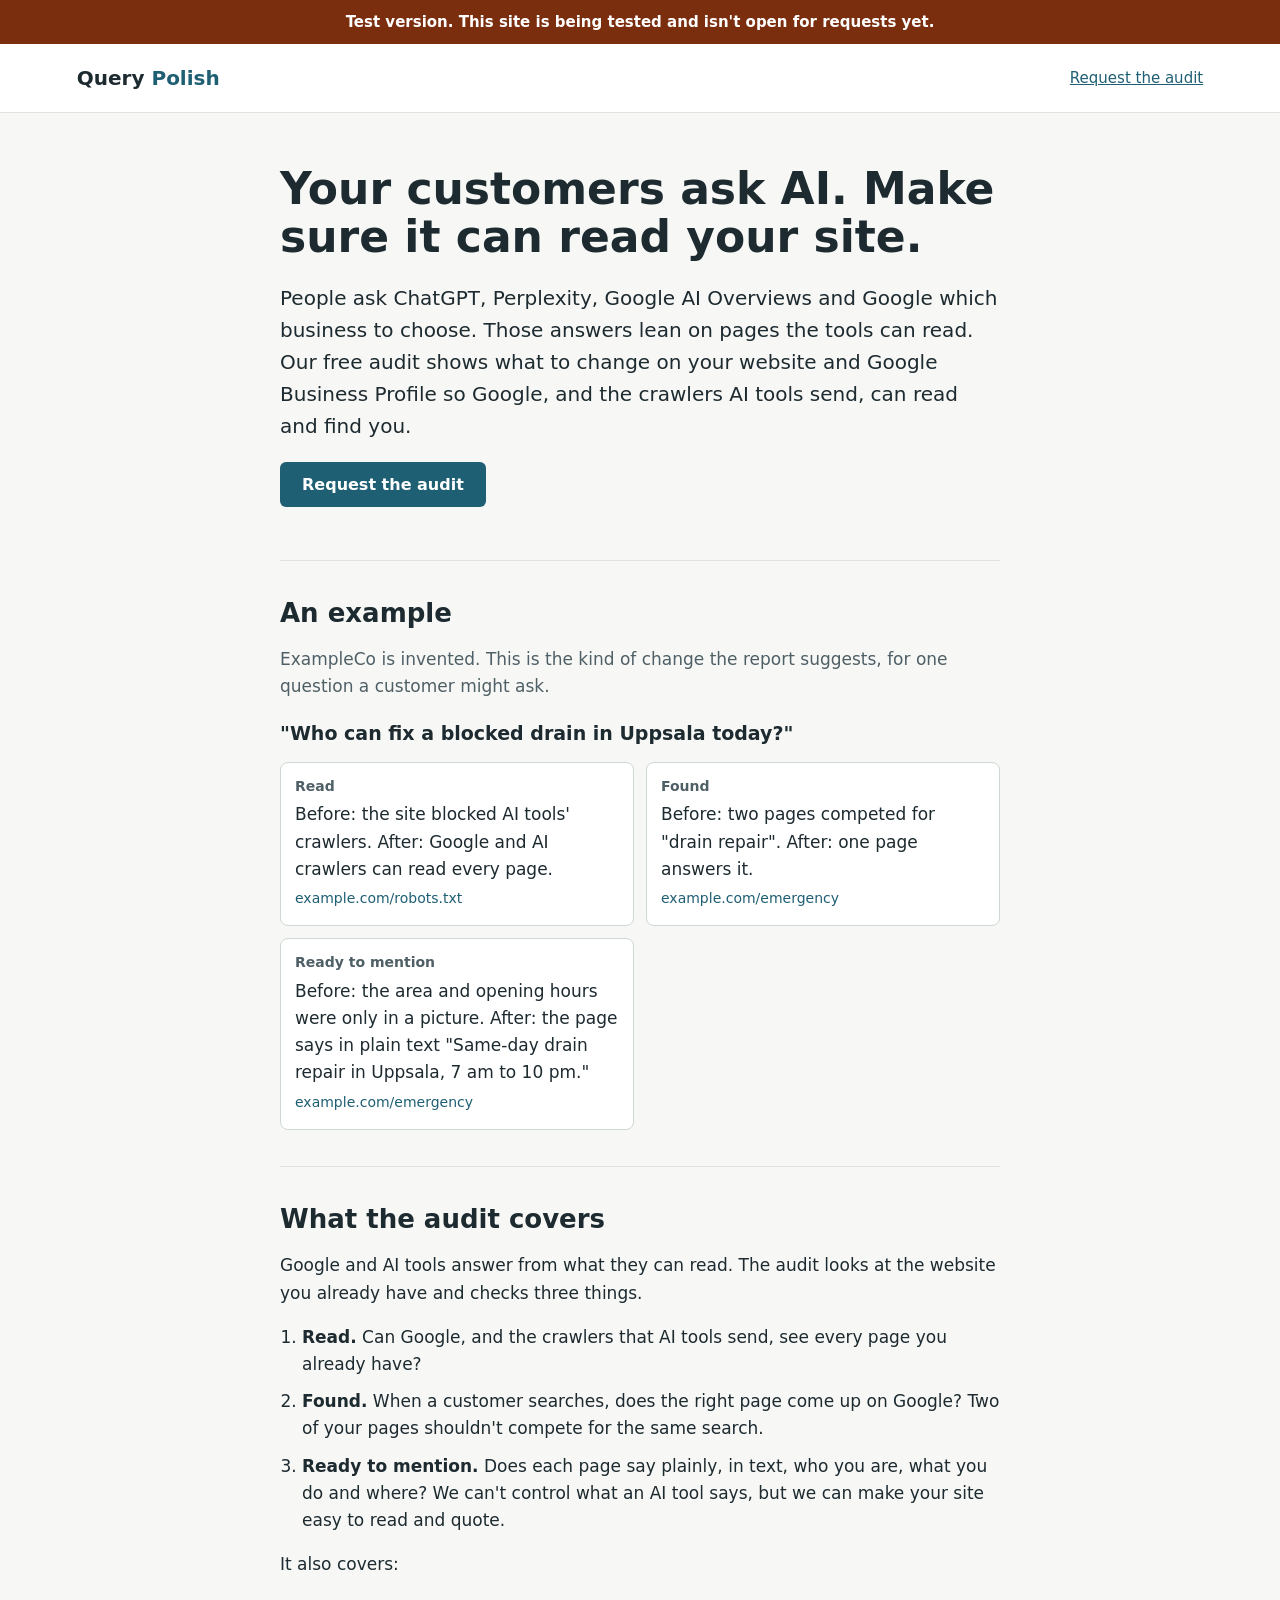
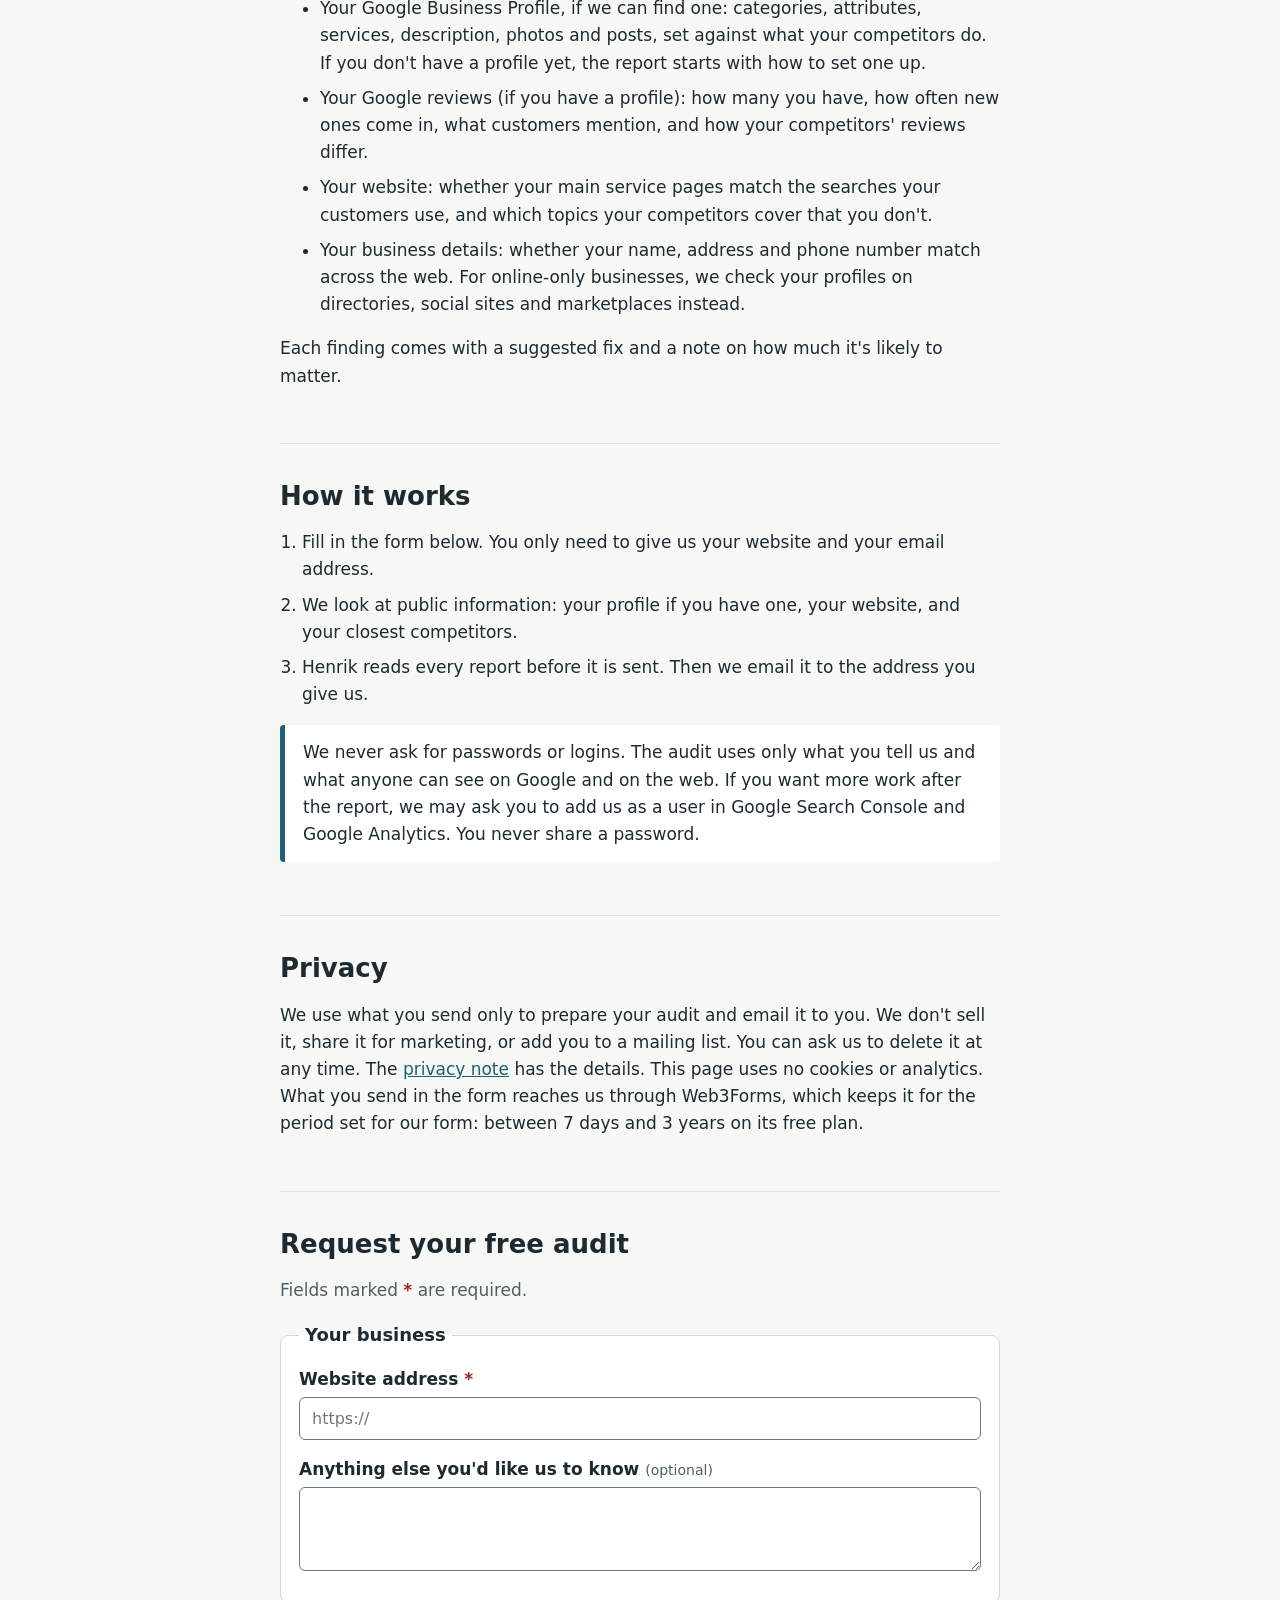
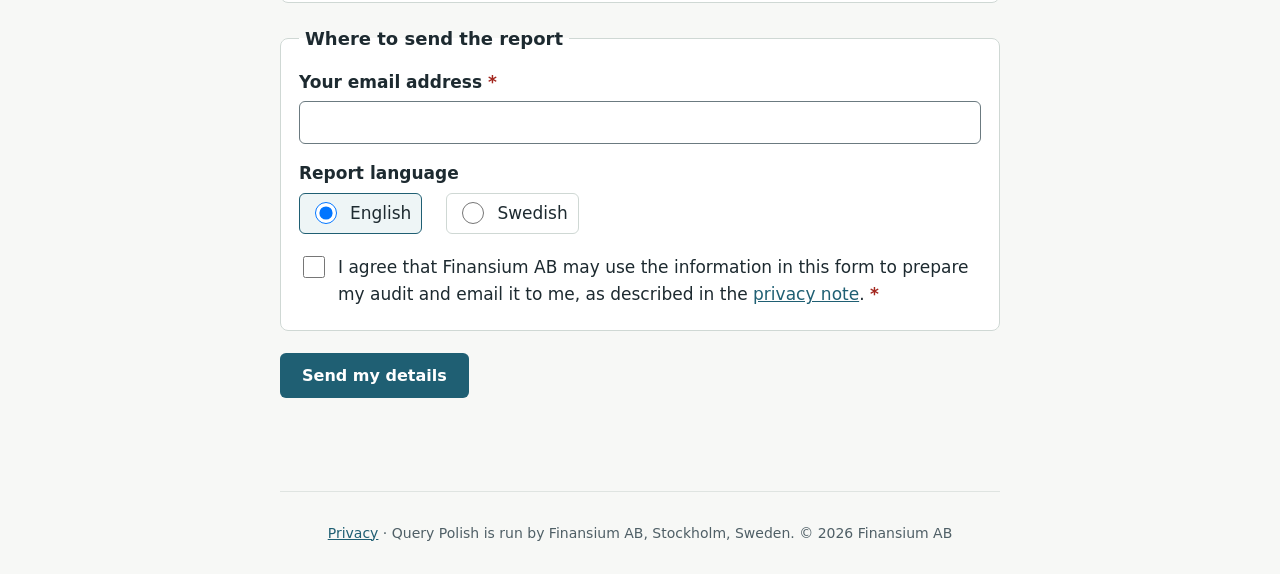
==== commit d14f22ce: "copy-ai: Zinsser edits items 2, 4, 19" ====
--- a/docs/index.html
+++ b/docs/index.html
@@ -4,7 +4,7 @@
 <meta charset="utf-8">
 <meta name="viewport" content="width=device-width,initial-scale=1">
 <title>Query Polish: a free audit of how Google and AI tools read your site</title>
-<meta name="description" content="Your customers ask ChatGPT, Perplexity, Google AI Overviews and Google. A free audit of whether they can read and find your website. The report comes by email.">
+<meta name="description" content="Your customers ask ChatGPT, Perplexity, Google AI Overviews and Google which business to choose. This free audit checks whether those tools can read and find your website. The report comes by email.">
 <meta name="robots" content="noindex, nofollow">
 <link rel="icon" href="favicon.svg" type="image/svg+xml">
 <link rel="stylesheet" href="assets/style.css?v=4">
@@ -16,7 +16,7 @@
 <main id="main">
 <section>
 <h1>Your customers ask AI. Make sure it can read your site.</h1>
-<p class="lead">People ask ChatGPT, Perplexity, Google AI Overviews and Google which business to choose. These tools answer from what they can read. Our free audit shows what to change on your website and Google Business Profile so Google, and the crawlers AI tools send, can read and find you.</p>
+<p class="lead">People ask ChatGPT, Perplexity, Google AI Overviews and Google which business to choose. Those answers lean on pages the tools can read. Our free audit shows what to change on your website and Google Business Profile so Google, and the crawlers AI tools send, can read and find you.</p>
 <p><a class="btn" href="#audit">Request the audit</a></p>
 </section>
 <section class="example" aria-labelledby="ex-h">
@@ -35,7 +35,7 @@
 <ol class="steps three">
 <li><b>Read.</b> Can Google, and the crawlers that AI tools send, see every page you already have?</li>
 <li><b>Found.</b> When a customer searches, does the right page come up on Google? Two of your pages shouldn't compete for the same search.</li>
-<li><b>Ready to mention.</b> Does each page say plainly, in text, who you are, what you do and where? We can't control what an AI tool says. We can make your site easy to read and quote.</li>
+<li><b>Ready to mention.</b> Does each page say plainly, in text, who you are, what you do and where? We can't control what an AI tool says, but we can make your site easy to read and quote.</li>
 </ol>
 <p>It also covers:</p>
 <ul class="list">
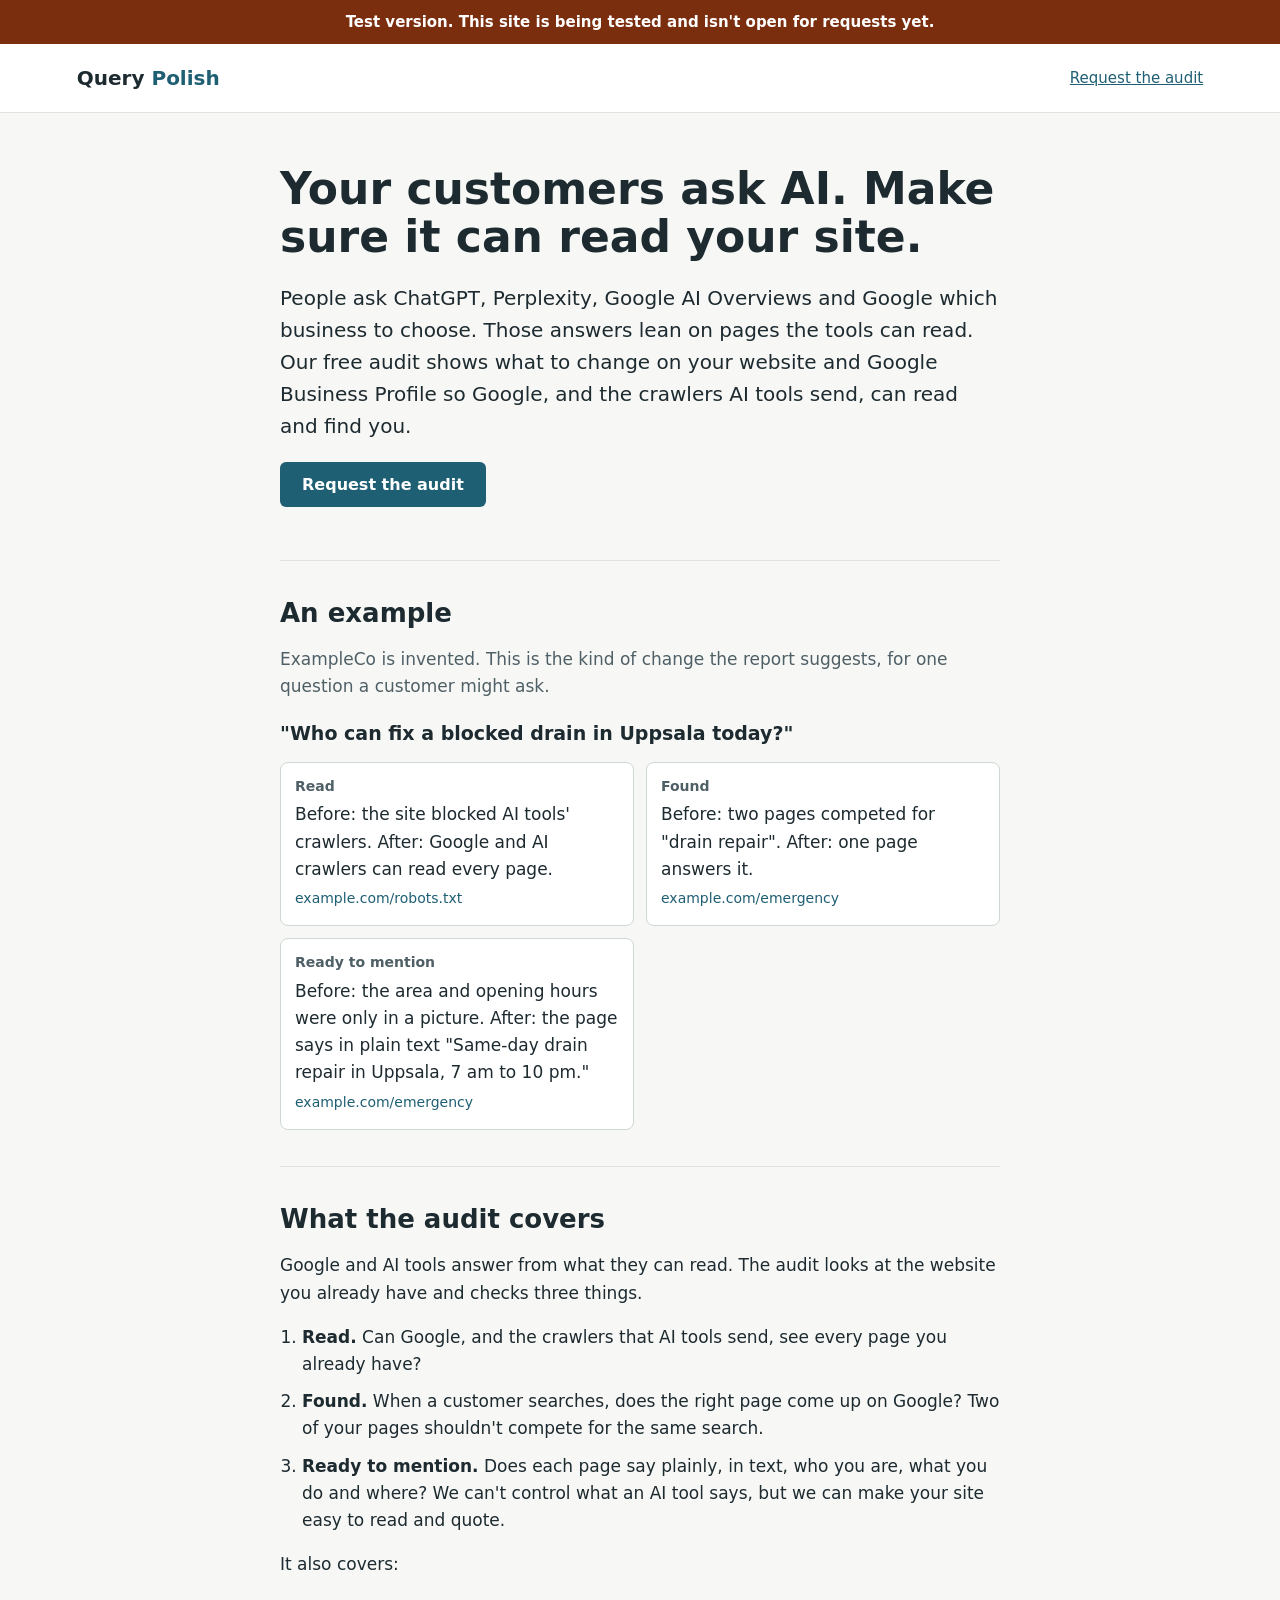
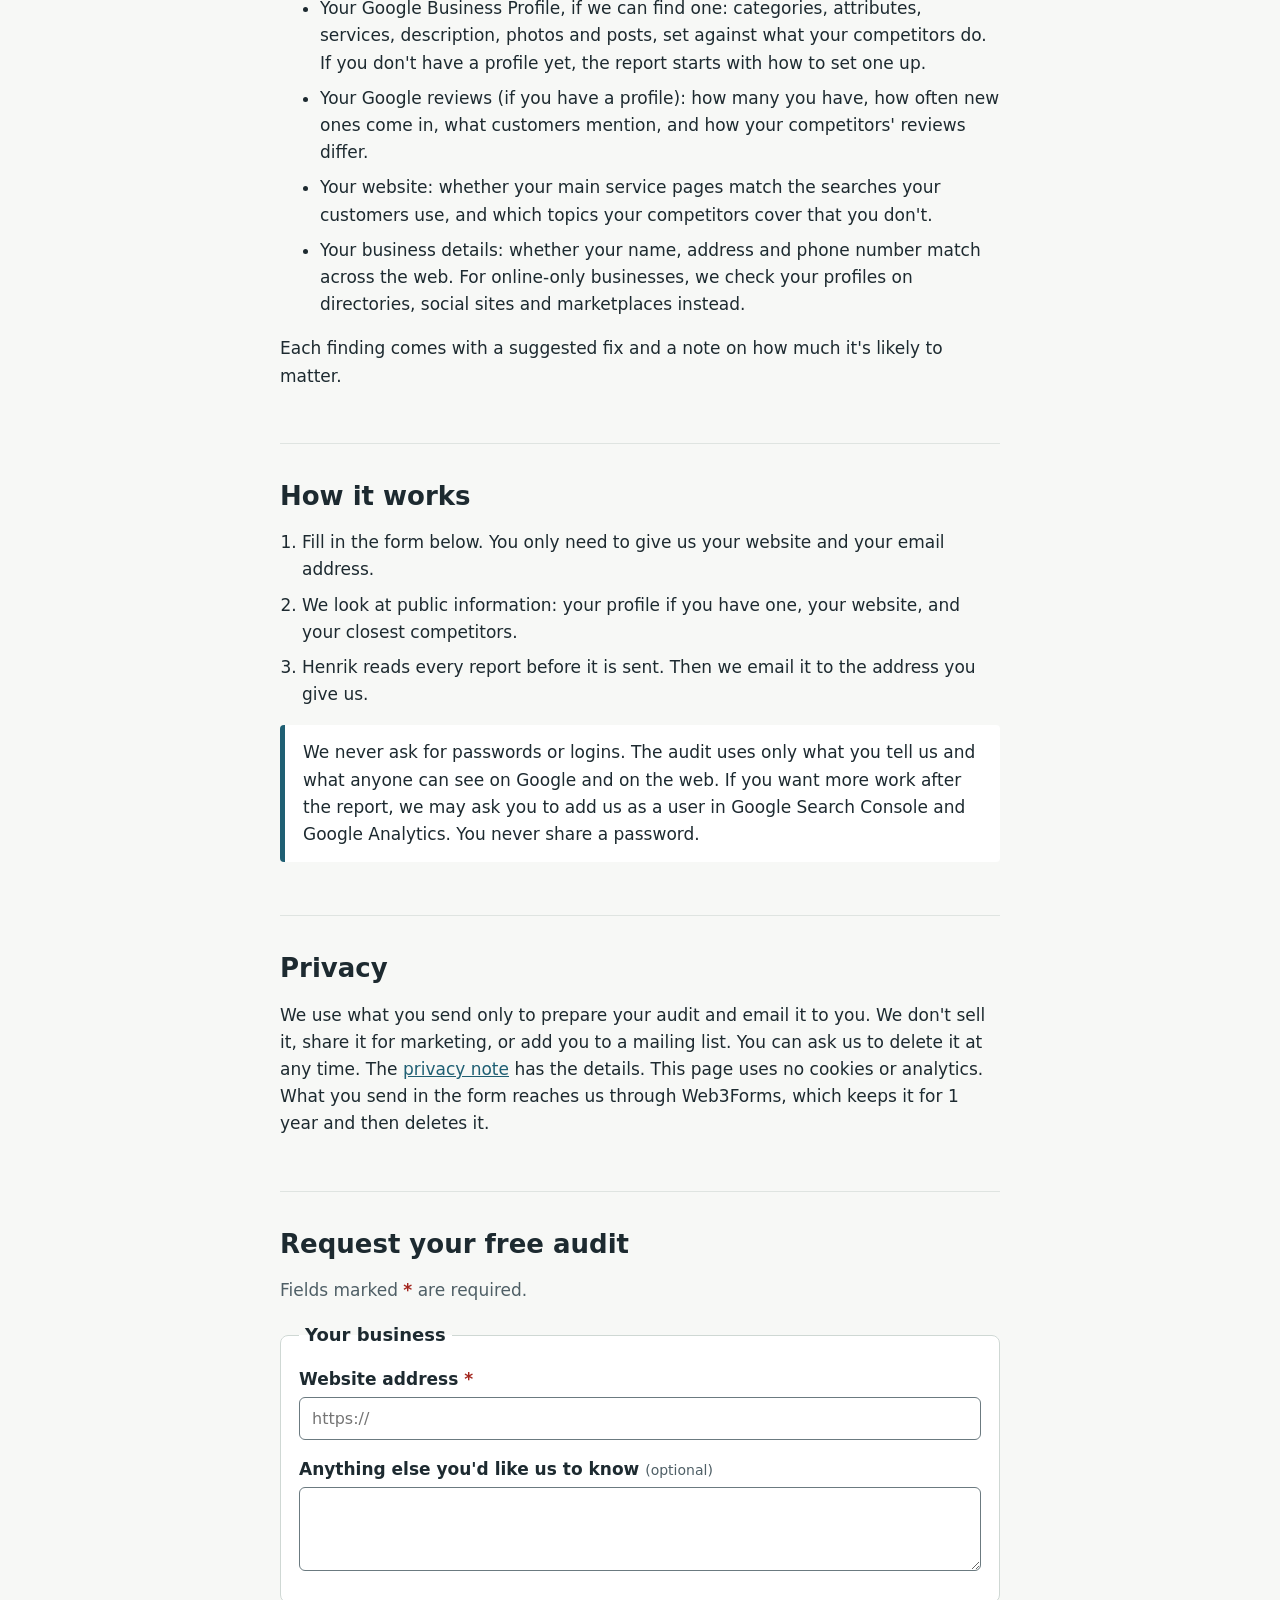
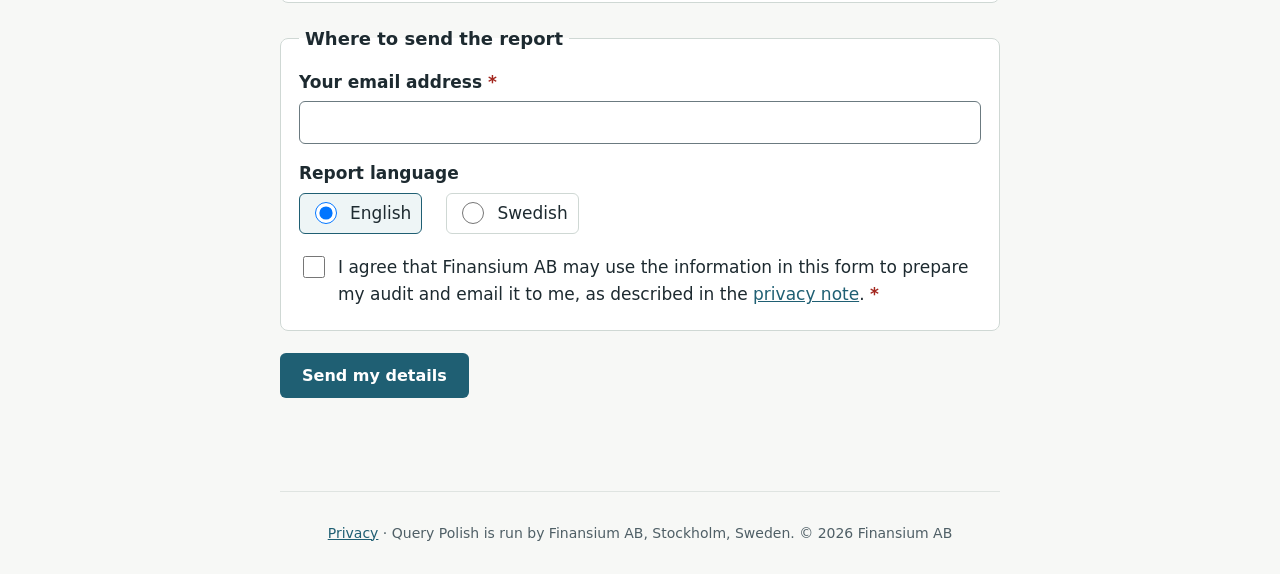
==== commit 2318b489: "copy-ai: retention filled (Web3Forms 1 year, ours 12 months) per Warren/Henrik" ====
--- a/docs/index.html
+++ b/docs/index.html
@@ -57,7 +57,7 @@
 </section>
 <section>
 <h2>Privacy</h2>
-<p>We use what you send only to prepare your audit and email it to you. We don't sell it, share it for marketing, or add you to a mailing list. You can ask us to delete it at any time. The <a href="privacy/">privacy note</a> has the details. This page uses no cookies or analytics. What you send in the form reaches us through Web3Forms, which keeps it for the period set for our form: between 7 days and 3 years on its free plan.</p>
+<p>We use what you send only to prepare your audit and email it to you. We don't sell it, share it for marketing, or add you to a mailing list. You can ask us to delete it at any time. The <a href="privacy/">privacy note</a> has the details. This page uses no cookies or analytics. What you send in the form reaches us through Web3Forms, which keeps it for 1 year and then deletes it.</p>
 </section>
 <section id="audit">
 <h2>Request your free audit</h2>
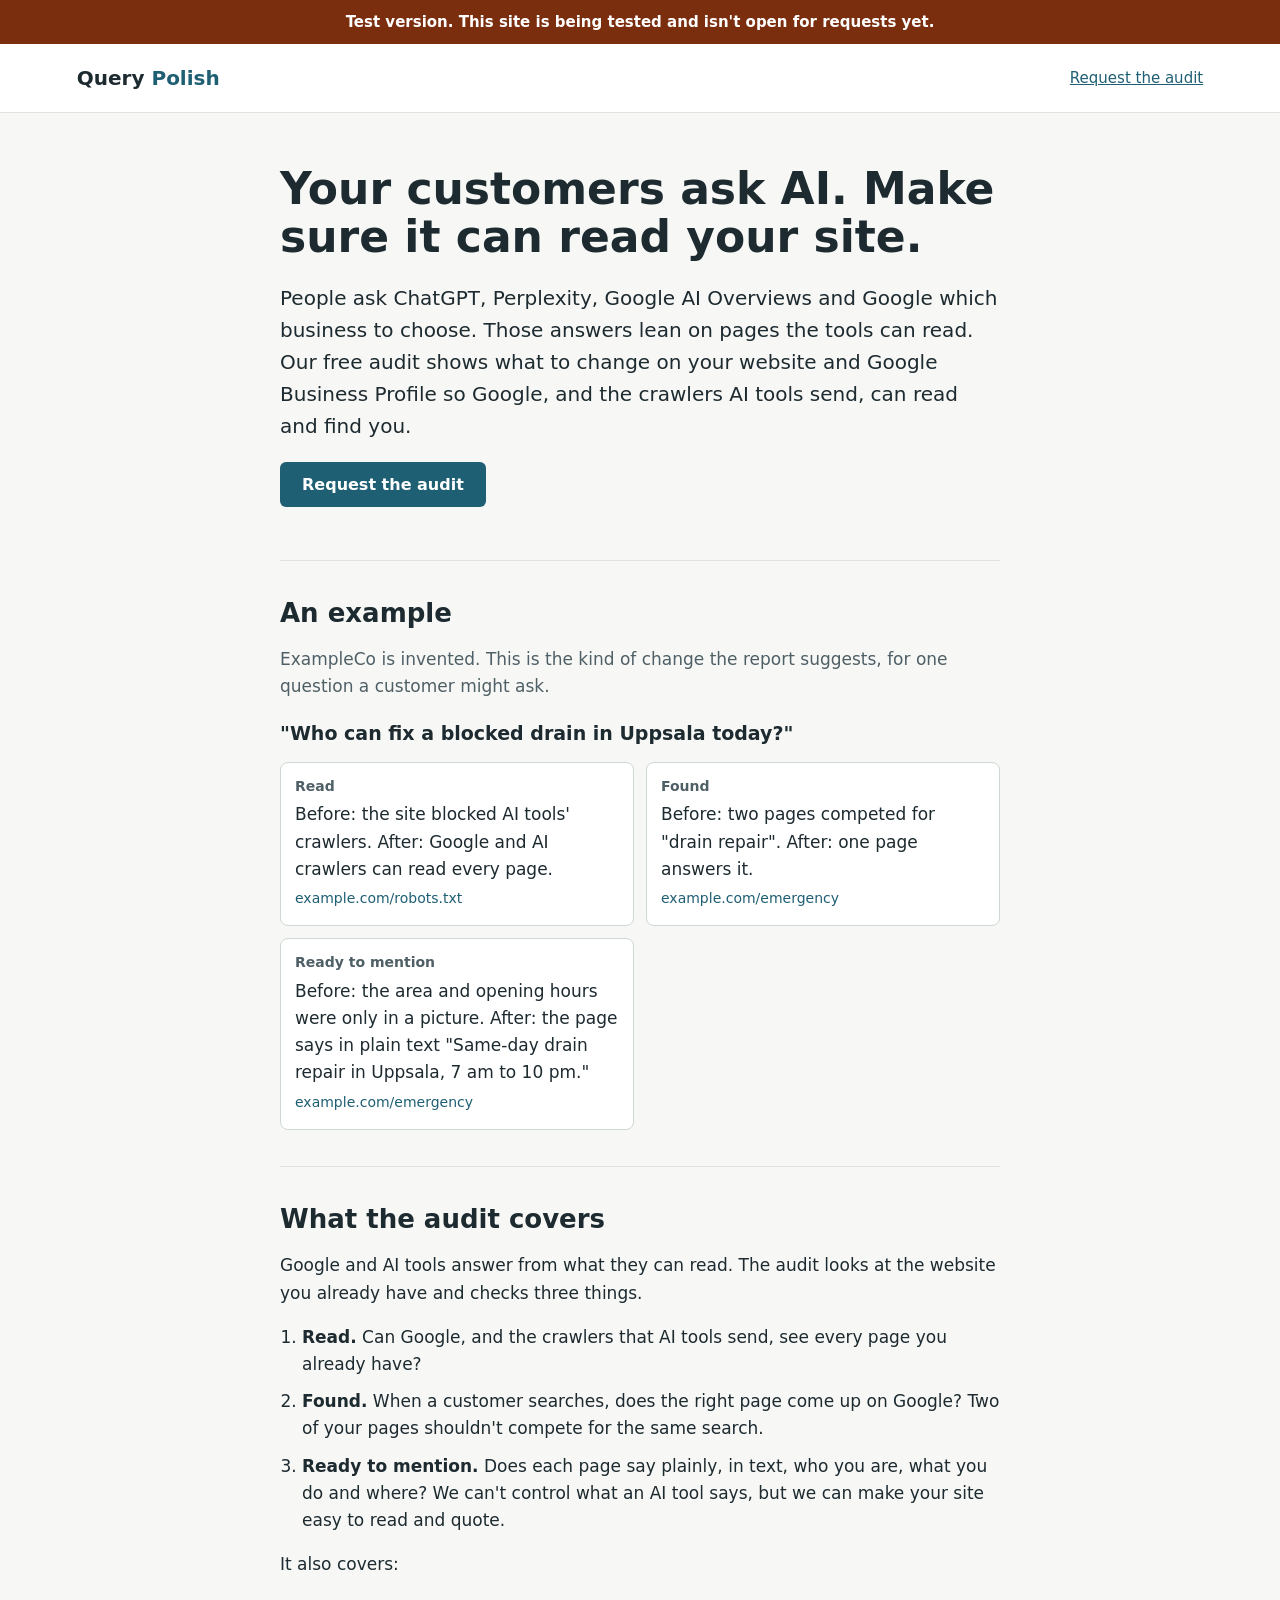
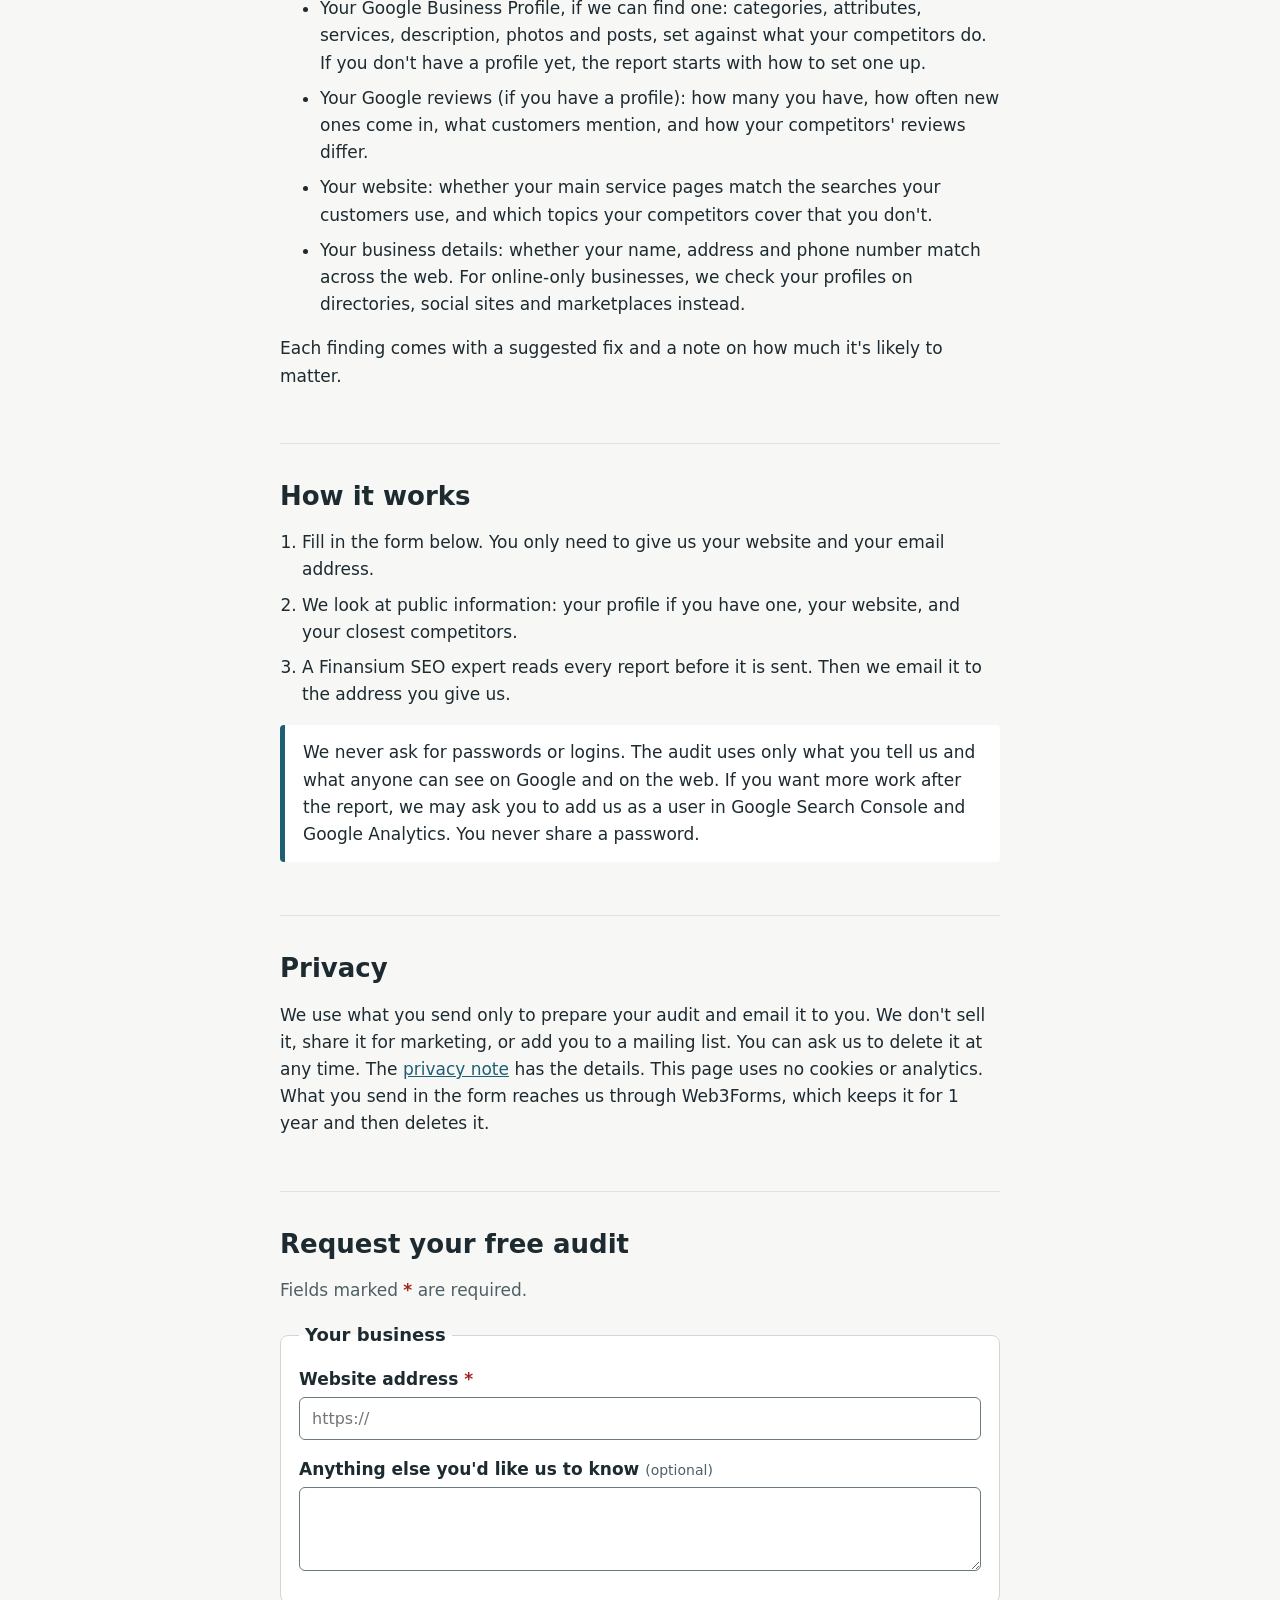
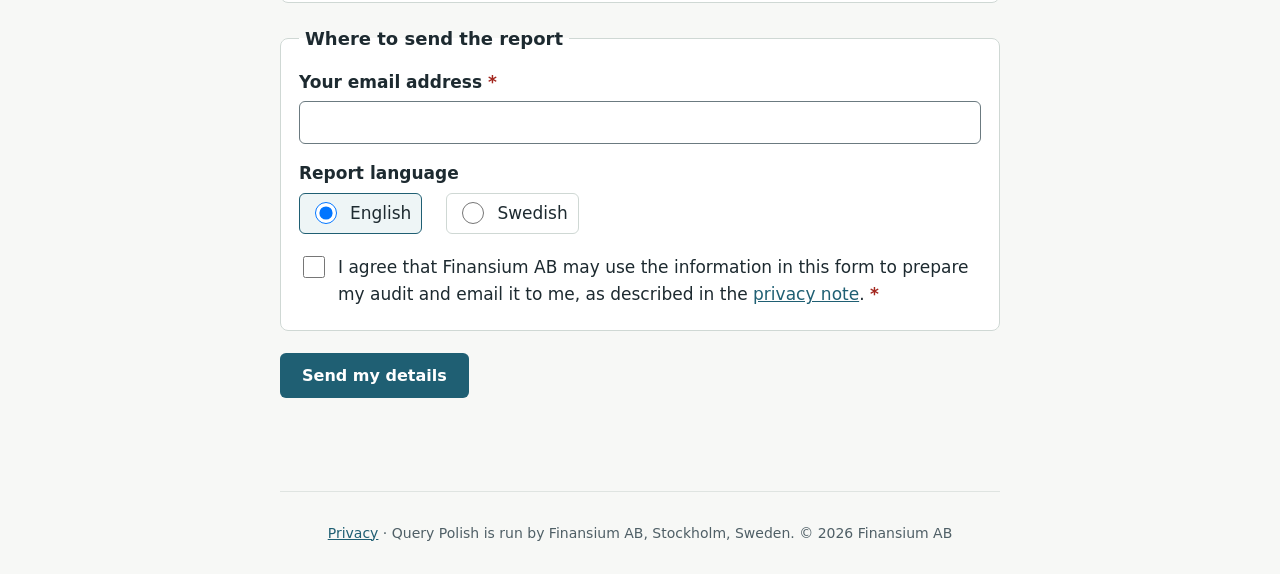
==== commit fca471b2: "Copy: "A Finansium SEO expert reads every report before it is sent." (Henrik, 23 Oct 06:48); tests e" ====
--- a/docs/index.html
+++ b/docs/index.html
@@ -51,7 +51,7 @@
 <ol class="steps">
 <li>Fill in the form below. You only need to give us your website and your email address.</li>
 <li>We look at public information: your profile if you have one, your website, and your closest competitors.</li>
-<li>Henrik reads every report before it is sent. Then we email it to the address you give us.</li>
+<li>A Finansium SEO expert reads every report before it is sent. Then we email it to the address you give us.</li>
 </ol>
 <p class="note">We never ask for passwords or logins. The audit uses only what you tell us and what anyone can see on Google and on the web. If you want more work after the report, we may ask you to add us as a user in Google Search Console and Google Analytics. You never share a password.</p>
 </section>
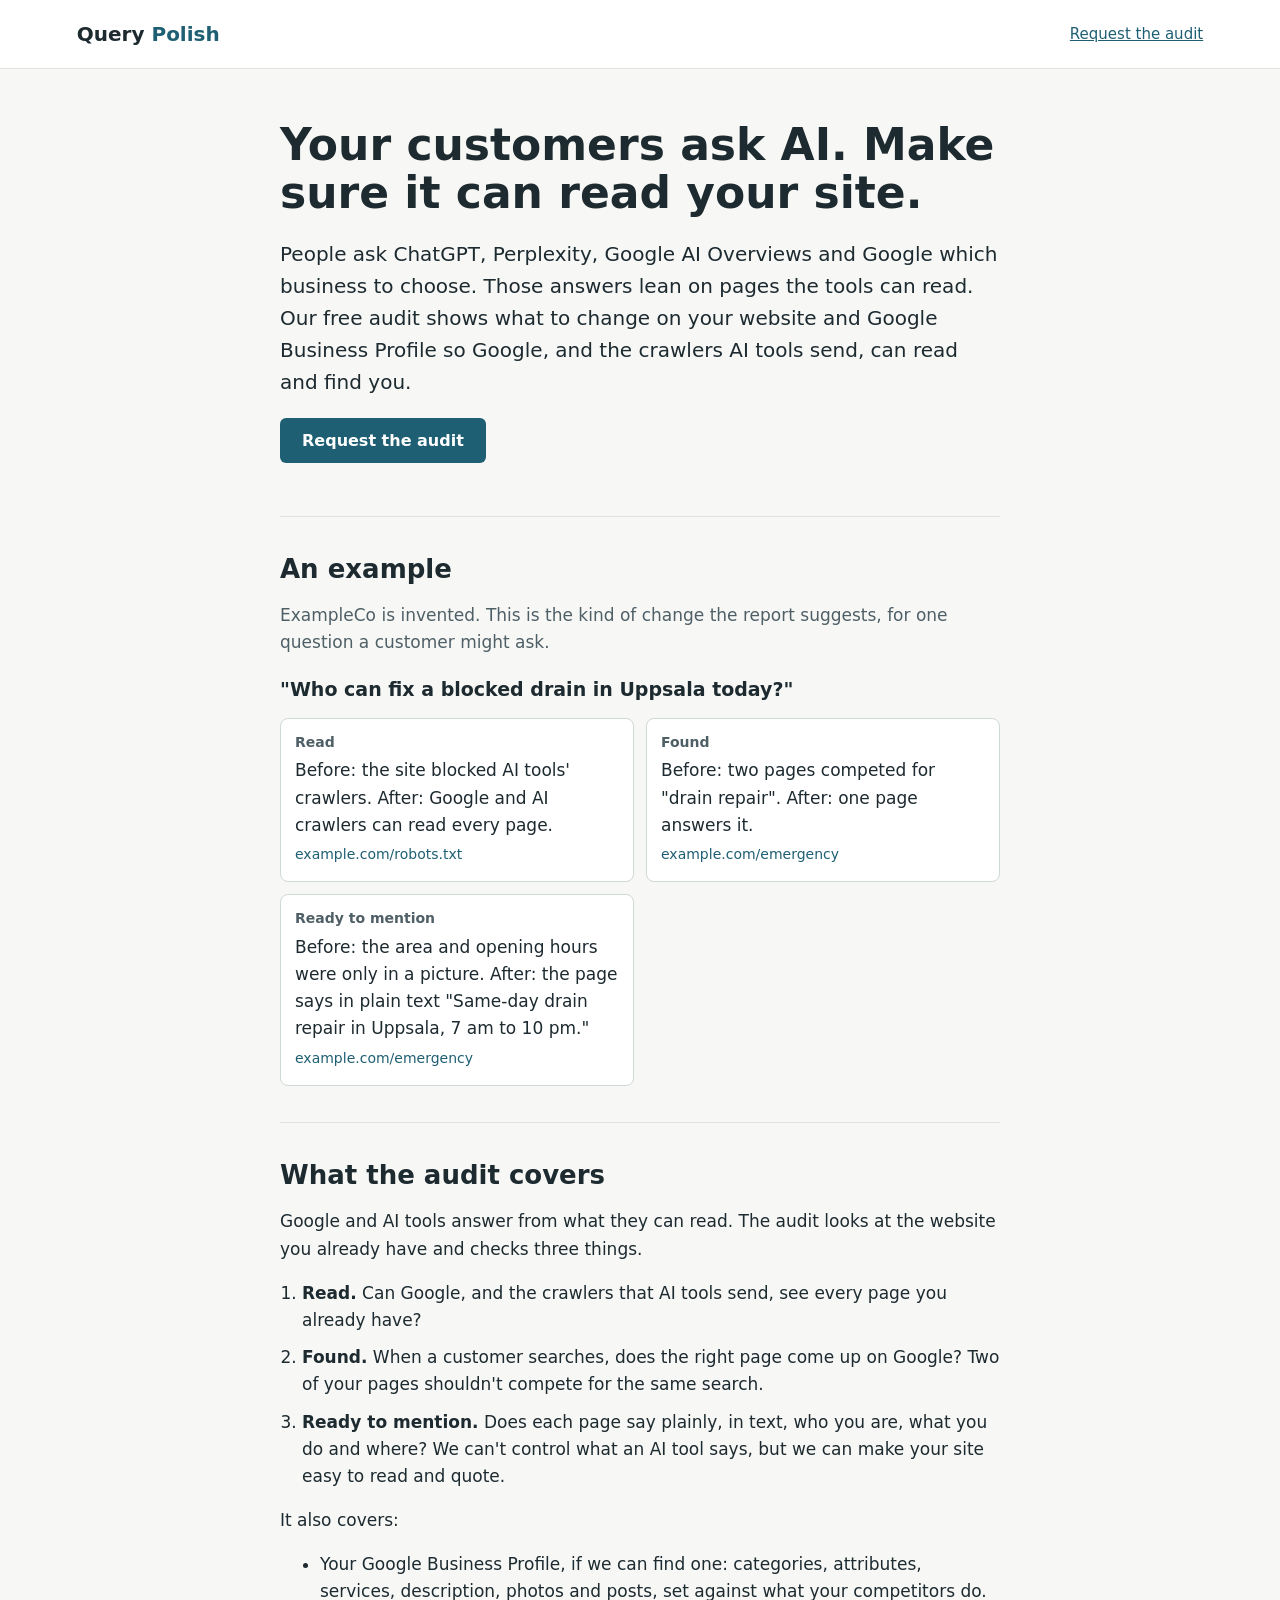
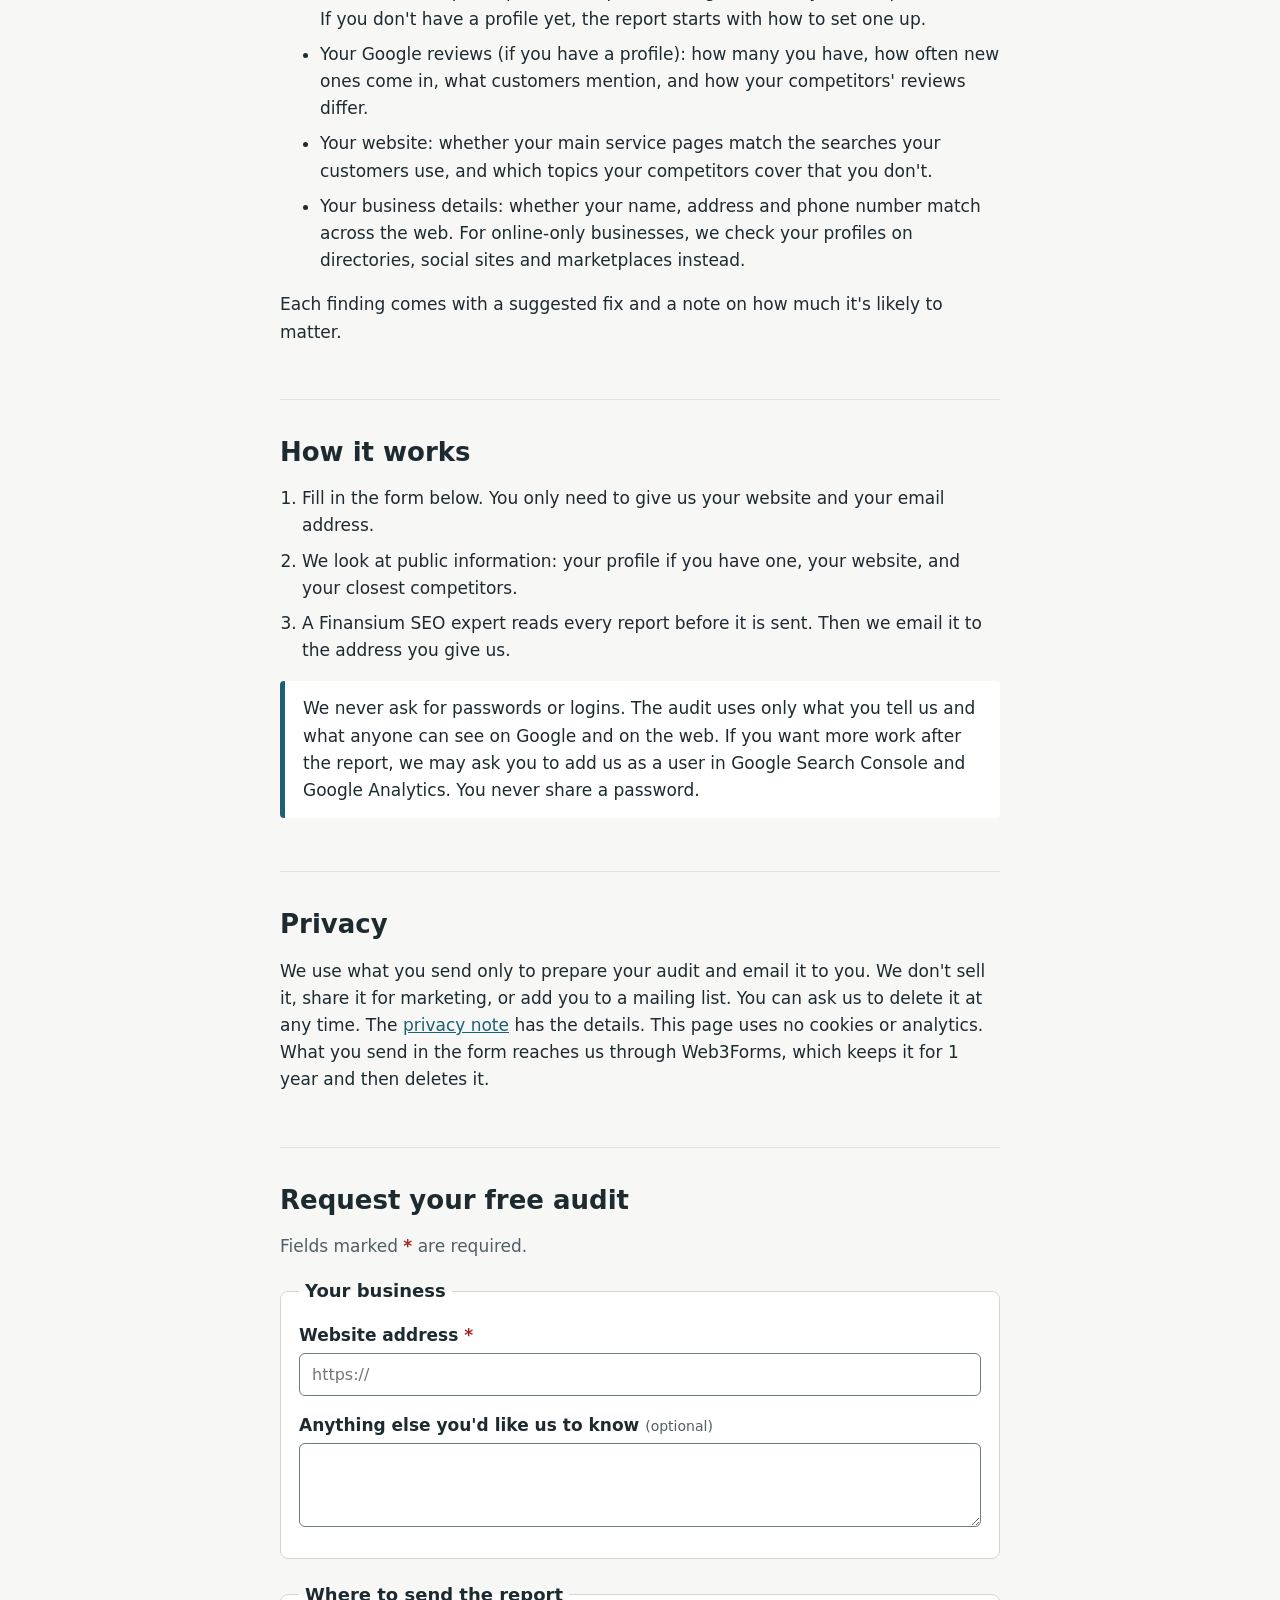
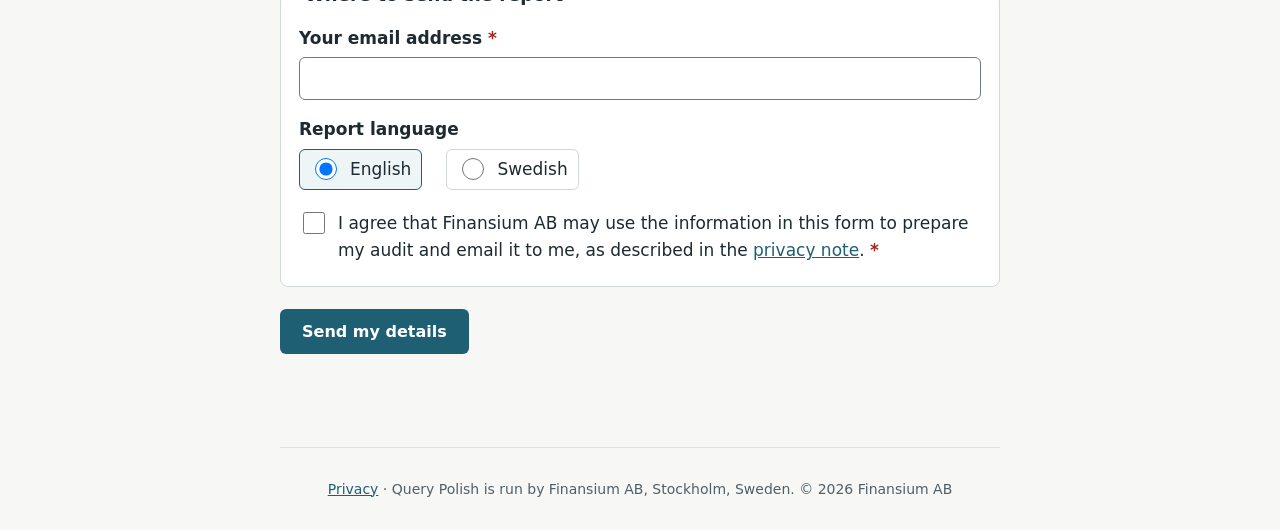
==== commit 2329a32f: "Production: querypolish.com (Henrik approved go-live 31 Oct 17:03). Remove test banner + noindex (th" ====
--- a/docs/index.html
+++ b/docs/index.html
@@ -5,12 +5,12 @@
 <meta name="viewport" content="width=device-width,initial-scale=1">
 <title>Query Polish: a free audit of how Google and AI tools read your site</title>
 <meta name="description" content="Your customers ask ChatGPT, Perplexity, Google AI Overviews and Google which business to choose. This free audit checks whether those tools can read and find your website. The report comes by email.">
-<meta name="robots" content="noindex, nofollow">
+<link rel="canonical" href="https://querypolish.com/">
+<meta property="og:url" content="https://querypolish.com/">
 <link rel="icon" href="favicon.svg" type="image/svg+xml">
 <link rel="stylesheet" href="assets/style.css?v=4">
 </head>
 <body>
-<div class="testbanner" role="note">Test version. This site is being tested and isn't open for requests yet.</div>
 <a class="skip" href="#main">Skip to content</a>
 <header><a class="logo" href="./">Query <span>Polish</span></a><a class="navlink" href="#audit">Request the audit</a></header>
 <main id="main">
@@ -66,7 +66,7 @@
 <input type="hidden" name="access_key" value="c9f5ef0c-dc1b-4ead-8727-fabec3abdc98">
 <input type="hidden" name="subject" value="New Query Polish audit request">
 <input type="hidden" name="from_name" value="Query Polish intake form">
-<input type="hidden" name="redirect" value="https://auberga-oak.github.io/querypolish-site/thanks/">
+<input type="hidden" name="redirect" value="https://querypolish.com/thanks/">
 <div class="hp" aria-hidden="true"><label for="botcheck">Leave this empty</label><input type="checkbox" id="botcheck" name="botcheck" tabindex="-1" autocomplete="off"></div>
 <fieldset><legend>Your business</legend>
 <div class="f"><label for="website">Website address <span class="req" aria-hidden="true">*</span></label><input id="website" name="Website" type="url" required autocomplete="url" placeholder="https://"></div>
--- a/docs/assets/style.css
+++ b/docs/assets/style.css
@@ -43,7 +43,6 @@
 .choices .check:has(input:checked){border-color:#1f5f73;background:#eef5f6}
 .lbl{display:block;font-weight:600;margin-bottom:4px}
 #q1 legend{font-size:19px}
-.testbanner{background:#7a2e0e;color:#fff;text-align:center;padding:10px 16px;font-weight:700;font-size:15px}
 .example .q{font-weight:700;font-size:19px;margin:14px 0}
 .answers{display:grid;grid-template-columns:1fr 1fr;gap:12px}
 .ans{background:#fff;border:1px solid #cfd8d4;border-radius:8px;padding:12px 14px}.ans p{margin:0 0 4px}
